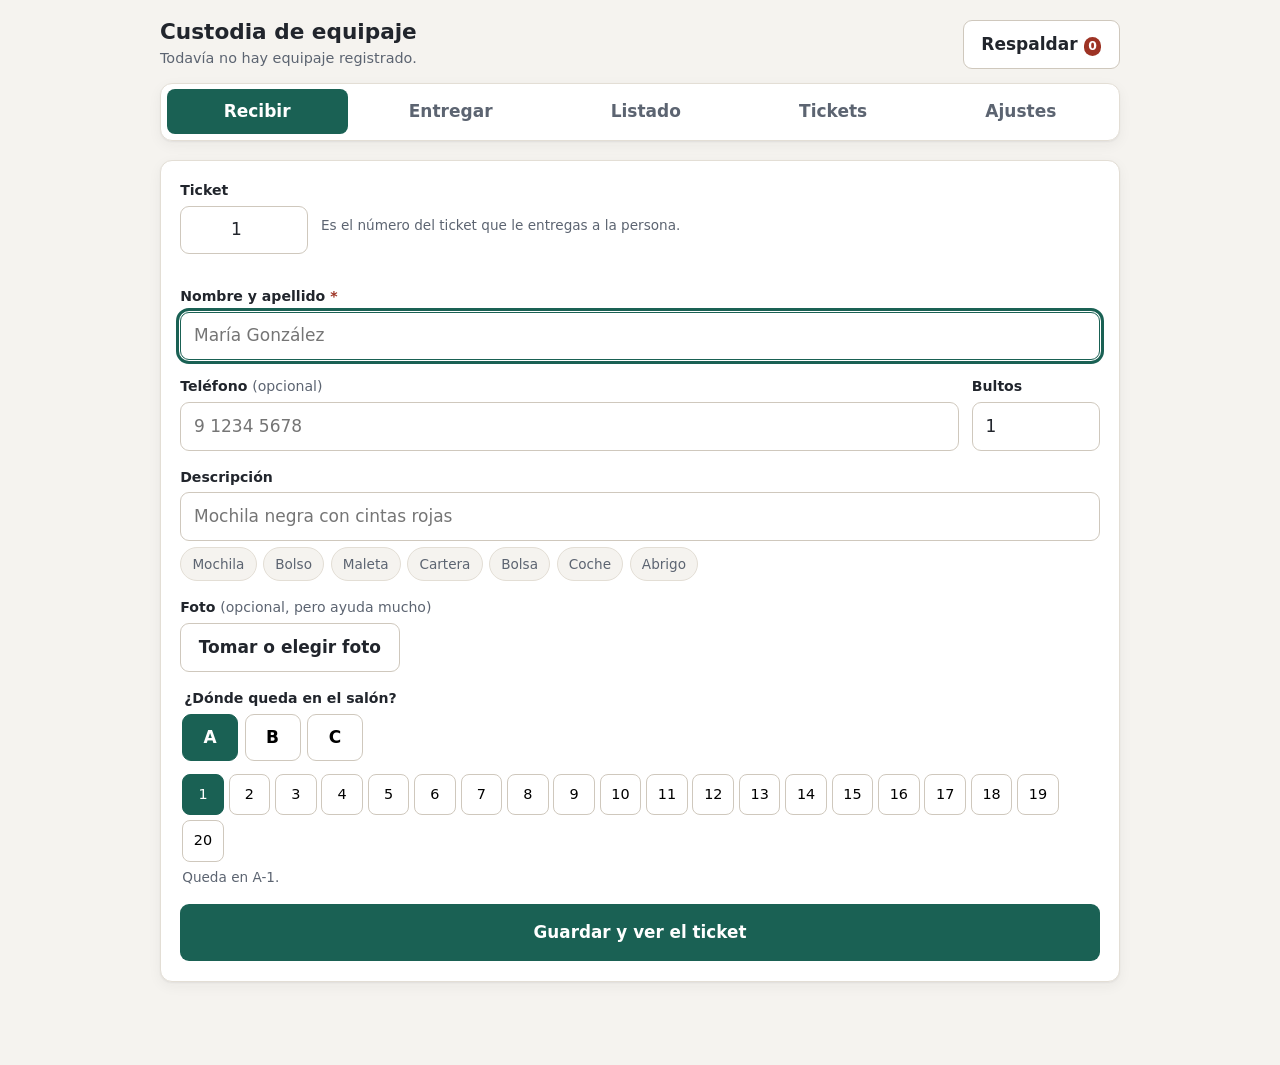
==== custodia.html @ 4419d268 "Custodia de equipaje: aplicación web que funciona sin internet Registro de equipaje para un evento c" ====
<!doctype html>
<html lang="es">
<head>
<meta charset="utf-8">
<meta name="viewport" content="width=device-width, initial-scale=1">
<title>Custodia de equipaje</title>
<meta name="description" content="Registro de equipaje para un evento: tickets con QR, foto del bulto y ubicación en el salón. Funciona sin internet.">
<link rel="icon" href="data:image/svg+xml,<svg xmlns='http://www.w3.org/2000/svg' viewBox='0 0 100 100'><text y='.9em' font-size='88'>🧳</text></svg>">
<style>
/* Custodia de equipaje.
   Pensado para que lo use alguien de pie, apurado y con poca luz:
   letra grande, botones grandes y mucho contraste. */

:root {
  --fondo: #f5f3ef;
  --papel: #ffffff;
  --tinta: #21252c;
  --suave: #5c6471;
  --linea: #e3ded5;
  --acento: #1a6154;
  --acento-suave: #e6f0ed;
  --peligro: #9d3324;
  --peligro-suave: #fbeeeb;
  --ok: #2c7048;
  --ok-suave: #e8f2eb;
  --sombra: 0 1px 2px rgba(33, 37, 44, .06), 0 4px 14px rgba(33, 37, 44, .05);
  --radio: 12px;
}

* { box-sizing: border-box; }

body {
  margin: 0;
  padding: 0 1rem 4rem;
  background: var(--fondo);
  color: var(--tinta);
  font: 17px/1.5 system-ui, -apple-system, "Segoe UI", Roboto, sans-serif;
  -webkit-text-size-adjust: 100%;
}

h1, h2 { line-height: 1.2; margin: 0; }
h1 { font-size: 1.35rem; }
h2 { font-size: 1.1rem; margin-bottom: .6rem; }

.parrafo { margin: 0 0 1rem; color: var(--suave); }

/* ── Cabecera y pestañas ─────────────────────────────────────── */

.cabecera {
  display: flex;
  align-items: center;
  justify-content: space-between;
  gap: 1rem;
  max-width: 60rem;
  margin: 0 auto;
  padding: 1.2rem 0 .8rem;
}

.cabecera__resumen { margin: .2rem 0 0; color: var(--suave); font-size: .9rem; }

.pestanas {
  position: sticky;
  top: 0;
  z-index: 5;
  display: flex;
  gap: .25rem;
  max-width: 60rem;
  margin: 0 auto 1.2rem;
  padding: .35rem;
  overflow-x: auto;
  background: var(--papel);
  border: 1px solid var(--linea);
  border-radius: var(--radio);
  box-shadow: var(--sombra);
}

.pestana {
  flex: 1 0 auto;
  padding: .6rem .9rem;
  border: 0;
  border-radius: 8px;
  background: none;
  color: var(--suave);
  font: inherit;
  font-weight: 600;
  cursor: pointer;
  white-space: nowrap;
}

.pestana[aria-selected="true"] { background: var(--acento); color: #fff; }
.pestana:focus-visible { outline: 3px solid var(--acento); outline-offset: 2px; }

main { max-width: 60rem; margin: 0 auto; }

/* ── Tarjetas y formularios ──────────────────────────────────── */

.tarjeta {
  margin-bottom: 1.2rem;
  padding: 1.2rem;
  background: var(--papel);
  border: 1px solid var(--linea);
  border-radius: var(--radio);
  box-shadow: var(--sombra);
}

.tarjeta--peligro { border-color: #edd3cd; background: var(--peligro-suave); }
.tarjeta--peligro h2 { color: var(--peligro); }

.campo { display: block; margin-bottom: 1rem; border: 0; padding: 0; }
.campo__nombre { display: block; margin-bottom: .3rem; font-size: .88rem; font-weight: 600; }
.campo__opcional { font-weight: 400; color: var(--suave); }
.campo__pista { margin: .35rem 0 0; font-size: .85rem; color: var(--suave); }
.obligatorio { color: var(--peligro); }

input[type="text"], input[type="tel"], input[type="number"], input[type="search"], input[type="file"] {
  width: 100%;
  padding: .65rem .8rem;
  border: 1px solid #cfc8bd;
  border-radius: 9px;
  background: #fff;
  color: inherit;
  font: inherit;
}

input:focus-visible { outline: 3px solid var(--acento); outline-offset: 1px; border-color: var(--acento); }

.fila { display: flex; gap: .8rem; flex-wrap: wrap; align-items: flex-end; }
.fila > .campo { flex: 1 1 12rem; }
.fila > .campo--angosto { flex: 0 0 8rem; }
.fila--numero { align-items: center; margin-bottom: 1rem; }
.fila--numero .campo__pista { flex: 1 1 12rem; margin: 0; }

.numero-grande { font-size: 1.8rem; font-weight: 700; text-align: center; letter-spacing: .04em; }

.atajos { display: flex; flex-wrap: wrap; gap: .4rem; margin: -.6rem 0 1rem; }

.atajo {
  padding: .35rem .7rem;
  border: 1px solid var(--linea);
  border-radius: 999px;
  background: var(--fondo);
  font: inherit;
  font-size: .85rem;
  color: var(--suave);
  cursor: pointer;
}

.atajo:hover { border-color: var(--acento); color: var(--acento); }

/* ── Botones ─────────────────────────────────────────────────── */

.boton {
  padding: .7rem 1.1rem;
  border: 1px solid transparent;
  border-radius: 9px;
  font: inherit;
  font-weight: 600;
  cursor: pointer;
}

.boton--principal { background: var(--acento); color: #fff; }
.boton--suave { background: var(--papel); border-color: #cfc8bd; color: var(--tinta); }
.boton--texto { background: none; color: var(--suave); text-decoration: underline; padding: .4rem .2rem; }
.boton--peligro { background: var(--peligro); color: #fff; }
.boton--ancho { width: 100%; padding: .95rem; font-size: 1.05rem; }
.boton:focus-visible { outline: 3px solid var(--tinta); outline-offset: 2px; }
.boton[disabled] { opacity: .5; cursor: default; }

.botonera { display: flex; flex-wrap: wrap; gap: .6rem; align-items: center; }
.botonera input[type="text"] { width: auto; flex: 0 1 12rem; }

.insignia {
  display: inline-block;
  min-width: 1.4em;
  margin-left: .4rem;
  padding: 0 .35em;
  border-radius: 999px;
  background: var(--peligro);
  color: #fff;
  font-size: .78rem;
  text-align: center;
}

/* ── Aviso de arriba ─────────────────────────────────────────── */

.alerta {
  max-width: 60rem;
  margin: 1rem auto 0;
  padding: .8rem 1rem;
  border-radius: var(--radio);
  background: var(--peligro-suave);
  border: 1px solid #edd3cd;
  color: var(--peligro);
  font-weight: 600;
}

.alerta--ok { background: var(--ok-suave); border-color: #cfe3d6; color: var(--ok); }

/* ── Foto ────────────────────────────────────────────────────── */

.foto { display: flex; flex-wrap: wrap; gap: .6rem; align-items: center; }
.foto__vista { width: 100%; max-width: 15rem; border-radius: 9px; border: 1px solid var(--linea); }

/* ── Zonas y posiciones ──────────────────────────────────────── */

.zonas { display: flex; flex-wrap: wrap; gap: .4rem; margin-bottom: .8rem; }

.zona {
  min-width: 3.5rem;
  padding: .6rem .9rem;
  border: 1px solid #cfc8bd;
  border-radius: 9px;
  background: var(--papel);
  font: inherit;
  font-weight: 600;
  cursor: pointer;
}

.zona[aria-checked="true"] { background: var(--acento); border-color: var(--acento); color: #fff; }

.posiciones { display: flex; flex-wrap: wrap; gap: .3rem; }

.posicion {
  width: 2.6rem;
  height: 2.6rem;
  border: 1px solid #cfc8bd;
  border-radius: 8px;
  background: var(--papel);
  font: inherit;
  font-size: .9rem;
  cursor: pointer;
}

.posicion[aria-checked="true"] { background: var(--acento); border-color: var(--acento); color: #fff; }
.posicion--ocupada { background: #eceae5; color: #a9a49b; border-style: dashed; cursor: not-allowed; }

/* ── Entregar ────────────────────────────────────────────────── */

.busca { font-size: 1.3rem; padding: .8rem 1rem; }
.busca--chica { font-size: 1rem; flex: 1 1 10rem; width: auto; }

.camara { margin-top: .8rem; }
.camara video { width: 100%; max-width: 22rem; border-radius: var(--radio); background: #000; }

.resultados { display: grid; gap: .6rem; margin-bottom: 1.2rem; }

.resultado {
  display: flex;
  gap: .9rem;
  align-items: center;
  width: 100%;
  padding: .8rem 1rem;
  border: 1px solid var(--linea);
  border-radius: var(--radio);
  background: var(--papel);
  box-shadow: var(--sombra);
  font: inherit;
  text-align: left;
  cursor: pointer;
}

.resultado__numero {
  flex: 0 0 3rem;
  font-size: 1.6rem;
  font-weight: 700;
  text-align: center;
  color: var(--acento);
}

.resultado__nombre { font-weight: 600; }
.resultado__detalle { font-size: .85rem; color: var(--suave); }
.resultado--entregado .resultado__numero { color: var(--suave); }

.vacio { padding: 1.2rem; text-align: center; color: var(--suave); }

.ficha { display: grid; gap: 1rem; grid-template-columns: 1fr; }
.ficha__ubicacion { font-size: 2.6rem; font-weight: 700; line-height: 1.1; color: var(--acento); }
.ficha__etiqueta { font-size: .8rem; font-weight: 600; text-transform: uppercase; letter-spacing: .06em; color: var(--suave); }
.ficha__foto { width: 100%; max-width: 16rem; border-radius: var(--radio); border: 1px solid var(--linea); }
.ficha__dato { margin: 0 0 .5rem; }
.ficha__entregado { padding: .8rem 1rem; border-radius: 9px; background: var(--ok-suave); color: var(--ok); font-weight: 600; }

@media (min-width: 40rem) {
  .ficha { grid-template-columns: 1fr auto; align-items: start; }
}

/* ── Listado ─────────────────────────────────────────────────── */

.barra { display: flex; flex-wrap: wrap; gap: .6rem; align-items: center; }
.filtros { display: flex; gap: .25rem; }

.filtro {
  padding: .5rem .8rem;
  border: 1px solid #cfc8bd;
  border-radius: 8px;
  background: var(--papel);
  font: inherit;
  font-size: .9rem;
  cursor: pointer;
}

.filtro--activo { background: var(--acento); border-color: var(--acento); color: #fff; }

.tabla-envoltura { overflow-x: auto; background: var(--papel); border: 1px solid var(--linea); border-radius: var(--radio); box-shadow: var(--sombra); }

table { width: 100%; border-collapse: collapse; font-size: .92rem; }
th, td { padding: .6rem .8rem; text-align: left; border-bottom: 1px solid var(--linea); vertical-align: top; }
th { font-size: .78rem; text-transform: uppercase; letter-spacing: .05em; color: var(--suave); }
tr:last-child td { border-bottom: 0; }
td.num { font-weight: 700; font-size: 1.05rem; }
.estado--entregado { color: var(--ok); font-weight: 600; }
.estado--custodia { color: var(--suave); }

/* ── Tickets ─────────────────────────────────────────────────── */

.vista-previa__nota { color: var(--suave); font-size: .9rem; }
.lamina--muestra { background: var(--papel); border: 1px solid var(--linea); border-radius: var(--radio); padding: 1rem; box-shadow: var(--sombra); }

.ticket {
  display: flex;
  border: 1px dashed #9a948a;
  border-radius: 6px;
  overflow: hidden;
  background: #fff;
}

.ticket__mitad {
  flex: 1;
  display: flex;
  gap: .6rem;
  align-items: center;
  padding: .5rem .6rem;
  min-width: 0;
}

.ticket__mitad + .ticket__mitad { border-left: 1px dashed #9a948a; }
.ticket__qr { flex: 0 0 4.2rem; }
.ticket__qr svg { display: block; width: 100%; height: auto; }
.ticket__texto { min-width: 0; }
.ticket__evento { font-size: .58rem; text-transform: uppercase; letter-spacing: .07em; color: #6b6a66; overflow: hidden; text-overflow: ellipsis; white-space: nowrap; }
.ticket__numero { font-size: 1.7rem; font-weight: 700; line-height: 1; }
.ticket__rol { font-size: .58rem; color: #6b6a66; }

.ticket--solo { max-width: 26rem; margin: 0 auto 1.2rem; }
.ticket--solo .ticket__qr { flex-basis: 5rem; }
.ticket--solo .ticket__numero { font-size: 2.4rem; }

.hoja { font-size: 0; line-height: 0; }
.hoja > .ticket { display: inline-flex; width: 50%; vertical-align: top; }

.comprobante { text-align: center; }
.comprobante__hecho { margin: 0 0 1rem; color: var(--ok); font-weight: 700; font-size: 1.1rem; }
.comprobante__botones { display: flex; flex-wrap: wrap; gap: .6rem; justify-content: center; }

/* ── Impresión ───────────────────────────────────────────────── */

#lamina { display: none; }

@media print {
  @page { margin: 10mm; }

  body { padding: 0; background: #fff; }
  .cabecera, .pestanas, main, .alerta { display: none !important; }

  #lamina { display: block; }
  .hoja > .ticket { border-radius: 0; height: 30mm; }
  .ticket { break-inside: avoid; }
  .ticket--solo { max-width: none; }

  /* Un QR de 22 mm deja cada módulo en unos 0,75 mm. Por debajo de medio
     milímetro las cámaras de los teléfonos empiezan a fallar, así que
     conviene no achicarlo más aunque quepan más tickets por hoja. */
  .ticket__qr { flex: 0 0 22mm; }
  .ticket--solo .ticket__qr { flex-basis: 30mm; }
}

</style>
</head>
<body>

<p id="alerta" class="alerta" role="alert" hidden></p>

<header class="cabecera">
  <div>
    <h1 id="titulo-evento">Custodia de equipaje</h1>
    <p id="resumen" class="cabecera__resumen">Cargando…</p>
  </div>
  <button type="button" id="respaldar" class="boton boton--suave">
    Respaldar<span id="pendientes" class="insignia" hidden></span>
  </button>
</header>

<nav class="pestanas" role="tablist" aria-label="Secciones">
  <button role="tab" class="pestana" data-panel="recibir" aria-selected="true">Recibir</button>
  <button role="tab" class="pestana" data-panel="entregar" aria-selected="false">Entregar</button>
  <button role="tab" class="pestana" data-panel="listado" aria-selected="false">Listado</button>
  <button role="tab" class="pestana" data-panel="tickets" aria-selected="false">Tickets</button>
  <button role="tab" class="pestana" data-panel="ajustes" aria-selected="false">Ajustes</button>
</nav>

<main>

<!-- ══════════════════════════ RECIBIR ══════════════════════════ -->
<section id="panel-recibir" class="panel" role="tabpanel" aria-label="Recibir">

  <form id="forma-recibir" class="tarjeta" autocomplete="off">
    <div class="fila fila--numero">
      <label class="campo campo--angosto">
        <span class="campo__nombre">Ticket</span>
        <input type="number" id="r-numero" class="numero-grande" min="1" max="999" required>
      </label>
      <p class="campo__pista">Es el número del ticket que le entregas a la persona.</p>
    </div>

    <label class="campo">
      <span class="campo__nombre">Nombre y apellido <b class="obligatorio">*</b></span>
      <input type="text" id="r-nombre" required autocapitalize="words" placeholder="María González">
    </label>

    <div class="fila">
      <label class="campo">
        <span class="campo__nombre">Teléfono <span class="campo__opcional">(opcional)</span></span>
        <input type="tel" id="r-telefono" inputmode="tel" placeholder="9 1234 5678">
      </label>
      <label class="campo campo--angosto">
        <span class="campo__nombre">Bultos</span>
        <input type="number" id="r-bultos" min="1" max="20" value="1" required>
      </label>
    </div>

    <label class="campo">
      <span class="campo__nombre">Descripción</span>
      <input type="text" id="r-descripcion" placeholder="Mochila negra con cintas rojas">
    </label>
    <div class="atajos" id="r-atajos"></div>

    <div class="campo">
      <span class="campo__nombre">Foto <span class="campo__opcional">(opcional, pero ayuda mucho)</span></span>
      <div class="foto">
        <input type="file" id="r-foto" accept="image/*" capture="environment" hidden>
        <button type="button" class="boton boton--suave" id="r-foto-boton">Tomar o elegir foto</button>
        <button type="button" class="boton boton--texto" id="r-foto-quitar" hidden>Quitar</button>
        <img id="r-foto-vista" class="foto__vista" alt="" hidden>
      </div>
    </div>

    <fieldset class="campo">
      <legend class="campo__nombre">¿Dónde queda en el salón?</legend>
      <div class="zonas" id="r-zonas" role="radiogroup" aria-label="Zona"></div>
      <div class="posiciones" id="r-posiciones" aria-label="Posición"></div>
      <p class="campo__pista" id="r-ubicacion-elegida">—</p>
    </fieldset>

    <button type="submit" class="boton boton--principal boton--ancho">Guardar y ver el ticket</button>
  </form>

  <div id="comprobante" class="tarjeta comprobante" hidden>
    <p class="comprobante__hecho">Equipaje recibido</p>
    <div id="comprobante-ticket" class="ticket ticket--solo"></div>
    <div class="comprobante__botones">
      <button type="button" class="boton boton--principal" id="imprimir-comprobante">Imprimir este ticket</button>
      <button type="button" class="boton boton--suave" id="recibir-otro">Recibir otro</button>
    </div>
  </div>

</section>

<!-- ══════════════════════════ ENTREGAR ══════════════════════════ -->
<section id="panel-entregar" class="panel" role="tabpanel" aria-label="Entregar" hidden>

  <div class="tarjeta">
    <label class="campo">
      <span class="campo__nombre">Escanea el QR, o escribe el número o el nombre</span>
      <input type="search" id="e-busca" class="busca" placeholder="07  ·  María" autocomplete="off">
    </label>
    <button type="button" class="boton boton--suave" id="e-escanear" hidden>Escanear con la cámara</button>
    <div id="e-camara" class="camara" hidden>
      <video id="e-video" playsinline muted></video>
      <button type="button" class="boton boton--texto" id="e-cerrar-camara">Cerrar la cámara</button>
    </div>
  </div>

  <div id="e-resultados" class="resultados"></div>
  <div id="e-ficha"></div>

</section>

<!-- ══════════════════════════ LISTADO ══════════════════════════ -->
<section id="panel-listado" class="panel" role="tabpanel" aria-label="Listado" hidden>

  <div class="tarjeta barra">
    <div class="filtros" id="l-filtros" role="radiogroup" aria-label="Filtrar">
      <button type="button" class="filtro filtro--activo" data-filtro="custodia">En custodia</button>
      <button type="button" class="filtro" data-filtro="entregados">Entregados</button>
      <button type="button" class="filtro" data-filtro="todos">Todos</button>
    </div>
    <input type="search" id="l-busca" class="busca busca--chica" placeholder="Buscar…" autocomplete="off">
    <button type="button" class="boton boton--suave" id="l-csv">Descargar planilla</button>
  </div>

  <div id="l-tabla" class="tabla-envoltura"></div>

</section>

<!-- ══════════════════════════ TICKETS ══════════════════════════ -->
<section id="panel-tickets" class="panel" role="tabpanel" aria-label="Tickets" hidden>

  <div class="tarjeta">
    <h2>Imprimir los tickets antes del evento</h2>
    <p class="parrafo">
      Cada ticket sale en dos mitades con el mismo número: una se pega o se amarra
      al equipaje y la otra se la queda la persona. Imprímelos antes y córtalos por
      la línea del medio; así el día del evento no dependes de una impresora.
    </p>
    <div class="fila">
      <label class="campo campo--angosto">
        <span class="campo__nombre">Desde</span>
        <input type="number" id="t-desde" min="1" max="999" value="1">
      </label>
      <label class="campo campo--angosto">
        <span class="campo__nombre">Hasta</span>
        <input type="number" id="t-hasta" min="1" max="999" value="60">
      </label>
    </div>
    <div class="botonera">
      <button type="button" class="boton boton--principal" id="t-generar">Preparar la lámina</button>
      <button type="button" class="boton boton--suave" id="t-imprimir" hidden>Imprimir</button>
    </div>
  </div>

  <div id="t-vista" class="vista-previa" hidden>
    <p class="vista-previa__nota">Así se van a ver. Entran 16 por hoja tamaño carta.</p>
    <div id="t-muestra" class="lamina lamina--muestra"></div>
  </div>

</section>

<!-- ══════════════════════════ AJUSTES ══════════════════════════ -->
<section id="panel-ajustes" class="panel" role="tabpanel" aria-label="Ajustes" hidden>

  <form id="forma-ajustes" class="tarjeta" autocomplete="off">
    <h2>El evento</h2>
    <label class="campo">
      <span class="campo__nombre">Nombre</span>
      <input type="text" id="a-evento" placeholder="Custodia de equipaje">
    </label>
    <label class="campo">
      <span class="campo__nombre">Zonas del salón</span>
      <input type="text" id="a-zonas" placeholder="A, B, C">
      <span class="campo__pista">Separadas por coma. Ponles el nombre que de verdad usen: «Entrada», «Altar», «Cocina».</span>
    </label>
    <label class="campo campo--angosto">
      <span class="campo__nombre">Posiciones por zona</span>
      <input type="number" id="a-posiciones" min="1" max="99" value="20">
    </label>
    <button type="submit" class="boton boton--principal">Guardar</button>
  </form>

  <div class="tarjeta">
    <h2>Respaldo</h2>
    <p class="parrafo">
      Todo queda guardado dentro de este navegador, en este equipo. No viaja a
      ninguna parte. Eso también quiere decir que si se borra el navegador o se
      pierde el equipo, se pierden los datos: descarga un respaldo de vez en cuando.
    </p>
    <p class="parrafo" id="a-espacio"></p>
    <div class="botonera">
      <button type="button" class="boton boton--principal" id="a-exportar">Descargar respaldo</button>
      <input type="file" id="a-importar" accept="application/json,.json" hidden>
      <button type="button" class="boton boton--suave" id="a-importar-boton">Cargar un respaldo</button>
    </div>
  </div>

  <div class="tarjeta tarjeta--peligro">
    <h2>Borrar todo</h2>
    <p class="parrafo">
      Borra los registros y deja la aplicación como recién abierta. No se puede deshacer.
    </p>
    <div class="botonera">
      <input type="text" id="a-confirmar" placeholder="Escribe BORRAR" autocomplete="off" aria-label="Escribe BORRAR para confirmar">
      <button type="button" class="boton boton--peligro" id="a-borrar">Borrar todo</button>
    </div>
  </div>

</section>

</main>

<!-- Solo para imprimir -->
<div id="lamina" class="lamina" aria-hidden="true"></div>

<script>
/* Generador de códigos QR.
 *
 * Versiones 1 a 3, modo byte, nivel de corrección de errores M (recupera ~15%).
 * Alcanza 42 caracteres: de sobra para el número de un ticket.
 *
 * Está escrito a mano y sin dependencias a propósito: la aplicación tiene que
 * funcionar sin internet, así que no puede cargar ninguna librería externa.
 */
const QR = (() => {
  'use strict';

  /* --- Aritmética en el campo de Galois GF(256), polinomio 0x11D --- */

  const EXP = new Uint8Array(512);
  const LOG = new Uint8Array(256);

  (function tablas() {
    let x = 1;
    for (let i = 0; i < 255; i++) {
      EXP[i] = x;
      LOG[x] = i;
      x = (x << 1) ^ (x & 0x80 ? 0x11d : 0);
    }
    for (let i = 255; i < 512; i++) EXP[i] = EXP[i - 255];
  })();

  const mul = (a, b) => (a === 0 || b === 0 ? 0 : EXP[LOG[a] + LOG[b]]);

  /* --- Reed-Solomon --- */

  // Polinomio generador de grado n: el producto de (x - α^i) para i de 0 a n-1.
  function generador(n) {
    let g = [1];
    for (let i = 0; i < n; i++) {
      const r = new Array(g.length + 1).fill(0);
      for (let j = 0; j < g.length; j++) {
        r[j] ^= g[j];
        r[j + 1] ^= mul(g[j], EXP[i]);
      }
      g = r;
    }
    return g;
  }

  // Los n bytes de corrección: el resto de dividir los datos por el generador.
  function correccion(datos, n) {
    const g = generador(n);
    const r = datos.concat(new Array(n).fill(0));
    for (let i = 0; i < datos.length; i++) {
      const c = r[i];
      if (c === 0) continue;
      for (let j = 1; j < g.length; j++) r[i + j] ^= mul(g[j], c);
    }
    return r.slice(datos.length);
  }

  /* --- Versiones (todas de un solo bloque, por eso no hay que intercalar) --- */

  const VERSIONES = [
    { tamano: 21, datos: 16, ec: 10, alineacion: [] },
    { tamano: 25, datos: 28, ec: 16, alineacion: [6, 18] },
    { tamano: 29, datos: 44, ec: 26, alineacion: [6, 22] },
  ];

  // Cabecera del modo byte: 4 bits de modo + 8 bits de largo.
  const CABECERA = 12;

  /* --- Los datos, convertidos a palabras de 8 bits --- */

  function palabras(bytes, cfg) {
    const buf = [];
    const push = (valor, largo) => {
      for (let i = largo - 1; i >= 0; i--) buf.push((valor >> i) & 1);
    };

    push(0b0100, 4); // modo byte
    push(bytes.length, 8); // indicador de cantidad (versiones 1 a 9)
    bytes.forEach((b) => push(b, 8));

    const capacidad = cfg.datos * 8;
    for (let i = 0; i < 4 && buf.length < capacidad; i++) buf.push(0); // terminador
    while (buf.length % 8) buf.push(0);

    const salida = [];
    for (let i = 0; i < buf.length; i += 8) {
      let v = 0;
      for (let j = 0; j < 8; j++) v = (v << 1) | buf[i + j];
      salida.push(v);
    }

    const relleno = [0xec, 0x11];
    for (let i = 0; salida.length < cfg.datos; i++) salida.push(relleno[i % 2]);
    return salida;
  }

  /* --- La cuadrícula --- */

  // Devuelve la cuadrícula con los patrones fijos puestos y un mapa que marca
  // qué celdas son fijas, para que ni los datos ni la máscara las toquen.
  function cuadricula(cfg, flujo) {
    const n = cfg.tamano;
    const m = Array.from({ length: n }, () => new Array(n).fill(0));
    const fijo = Array.from({ length: n }, () => new Array(n).fill(false));
    const poner = (f, c, v) => {
      m[f][c] = v;
      fijo[f][c] = true;
    };

    // Patrones de localización (las tres esquinas) con su separador.
    for (const [f0, c0] of [[0, 0], [0, n - 7], [n - 7, 0]]) {
      for (let f = -1; f <= 7; f++) {
        for (let c = -1; c <= 7; c++) {
          const ff = f0 + f;
          const cc = c0 + c;
          if (ff < 0 || ff >= n || cc < 0 || cc >= n) continue;
          const marco =
            (f >= 0 && f <= 6 && (c === 0 || c === 6)) ||
            (c >= 0 && c <= 6 && (f === 0 || f === 6));
          const centro = f >= 2 && f <= 4 && c >= 2 && c <= 4;
          poner(ff, cc, marco || centro ? 1 : 0);
        }
      }
    }

    // Patrones de sincronismo: la fila y la columna 6.
    for (let i = 8; i < n - 8; i++) {
      poner(6, i, i % 2 === 0 ? 1 : 0);
      poner(i, 6, i % 2 === 0 ? 1 : 0);
    }

    // Patrones de alineación, salvo los que chocarían con las esquinas.
    for (const f0 of cfg.alineacion) {
      for (const c0 of cfg.alineacion) {
        const esquina =
          (f0 <= 8 && c0 <= 8) || (f0 <= 8 && c0 >= n - 9) || (f0 >= n - 9 && c0 <= 8);
        if (esquina) continue;
        for (let f = -2; f <= 2; f++) {
          for (let c = -2; c <= 2; c++) {
            poner(f0 + f, c0 + c, Math.max(Math.abs(f), Math.abs(c)) === 1 ? 0 : 1);
          }
        }
      }
    }

    // Reserva del espacio del formato, incluido el módulo oscuro obligatorio.
    // Va en blanco a propósito: forma parte del formato, así que no debe
    // influir en el puntaje con que se elige la máscara.
    poner(n - 8, 8, 0);
    for (let i = 0; i <= 8; i++) {
      if (!fijo[8][i]) poner(8, i, 0);
      if (!fijo[i][8]) poner(i, 8, 0);
    }
    for (let i = 0; i < 8; i++) {
      if (!fijo[8][n - 1 - i]) poner(8, n - 1 - i, 0);
      if (!fijo[n - 1 - i][8]) poner(n - 1 - i, 8, 0);
    }

    // Los datos se escriben en zigzag, de a dos columnas, desde abajo a la derecha.
    let bit = 0;
    let subiendo = true;
    for (let col = n - 1; col > 0; col -= 2) {
      if (col === 6) col--; // la columna de sincronismo no cuenta
      for (let k = 0; k < n; k++) {
        const fila = subiendo ? n - 1 - k : k;
        for (const c of [col, col - 1]) {
          if (fijo[fila][c]) continue;
          m[fila][c] = bit < flujo.length ? flujo[bit] : 0;
          bit++;
        }
      }
      subiendo = !subiendo;
    }

    return { m, fijo };
  }

  /* --- Máscaras y formato --- */

  const MASCARAS = [
    (f, c) => (f + c) % 2 === 0,
    (f) => f % 2 === 0,
    (f, c) => c % 3 === 0,
    (f, c) => (f + c) % 3 === 0,
    (f, c) => (Math.floor(f / 2) + Math.floor(c / 3)) % 2 === 0,
    (f, c) => ((f * c) % 2) + ((f * c) % 3) === 0,
    (f, c) => (((f * c) % 2) + ((f * c) % 3)) % 2 === 0,
    (f, c) => (((f + c) % 2) + ((f * c) % 3)) % 2 === 0,
  ];

  // 15 bits: 5 de datos (nivel + máscara) y 10 de BCH, todo con una máscara fija.
  function formato(mascara) {
    const datos = (0b00 << 3) | mascara; // 00 = nivel M
    let v = datos << 10;
    for (let i = 4; i >= 0; i--) if (v & (1 << (i + 10))) v ^= 0x537 << i;
    return ((datos << 10) | v) ^ 0x5412;
  }

  function ponerFormato(m, mascara) {
    const n = m.length;
    const f = formato(mascara);
    const bit = (i) => (f >> i) & 1;

    // Primera copia, repartida alrededor de la esquina superior izquierda.
    for (let i = 0; i <= 5; i++) m[8][i] = bit(14 - i);
    m[8][7] = bit(8);
    m[8][8] = bit(7);
    m[7][8] = bit(6);
    for (let i = 0; i <= 5; i++) m[i][8] = bit(i);

    // Segunda copia, repartida entre las otras dos esquinas.
    for (let i = 0; i <= 6; i++) m[n - 1 - i][8] = bit(14 - i);
    for (let j = 0; j <= 7; j++) m[8][n - 8 + j] = bit(7 - j);

    m[n - 8][8] = 1;
  }

  /* --- Puntaje: se elige la máscara que deja el dibujo más fácil de leer --- */

  // La proporción 1:1:3:1:1 del patrón de localización. Penaliza si aparece
  // suelta en el dibujo, porque un lector la puede confundir con una esquina.
  const CASI_LOCALIZACION = [1, 0, 1, 1, 1, 0, 1];

  function puntaje(m) {
    const n = m.length;
    let p = 0;

    // Regla 1: series de cinco o más módulos del mismo color.
    for (let i = 0; i < n; i++) {
      for (const leer of [(k) => m[i][k], (k) => m[k][i]]) {
        let serie = 1;
        for (let k = 1; k < n; k++) {
          if (leer(k) === leer(k - 1)) {
            serie++;
          } else {
            if (serie >= 5) p += serie - 2;
            serie = 1;
          }
        }
        if (serie >= 5) p += serie - 2;
      }
    }

    // Regla 2: bloques de 2x2 del mismo color.
    for (let f = 0; f < n - 1; f++) {
      for (let c = 0; c < n - 1; c++) {
        const v = m[f][c];
        if (v === m[f][c + 1] && v === m[f + 1][c] && v === m[f + 1][c + 1]) p += 3;
      }
    }

    // Regla 3: la proporción 1:1:3:1:1 con una zona clara de cuatro módulos a
    // alguno de los dos lados. Contra el borde del símbolo también cuenta,
    // porque ahí la zona clara la pone el margen blanco.
    const claro = (leer, desde, hasta) => {
      for (let k = Math.max(desde, 0); k < Math.min(hasta, n); k++) if (leer(k)) return false;
      return true;
    };
    for (let i = 0; i < n; i++) {
      for (const leer of [(k) => m[i][k], (k) => m[k][i]]) {
        let k = 0;
        while (k + 7 <= n) {
          let igual = true;
          for (let j = 0; j < 7 && igual; j++) if (leer(k + j) !== CASI_LOCALIZACION[j]) igual = false;
          if (!igual) {
            k++;
          } else if (k === 0 || k === n - 7 || claro(leer, k - 4, k) || claro(leer, k + 7, k + 11)) {
            p += 40;
            k += 7;
          } else {
            // Sin zona clara suficiente: el siguiente calce posible empieza
            // dentro de los tres módulos oscuros del centro.
            k += 4;
          }
        }
      }
    }

    // Regla 4: cuánto se aleja del 50% de módulos oscuros.
    let oscuros = 0;
    for (let f = 0; f < n; f++) for (let c = 0; c < n; c++) oscuros += m[f][c];
    p += Math.floor(Math.abs((oscuros * 100) / (n * n) - 50) / 5) * 10;

    return p;
  }

  /* --- Interfaz pública --- */

  // Devuelve la cuadrícula del QR: un arreglo de filas de 0 y 1.
  function generar(texto) {
    const bytes = Array.from(new TextEncoder().encode(String(texto)));
    const cfg = VERSIONES.find((v) => CABECERA + bytes.length * 8 <= v.datos * 8);
    if (!cfg) throw new Error('El texto no cabe en el QR: el máximo son 42 caracteres.');

    const datos = palabras(bytes, cfg);
    const flujo = [];
    datos.concat(correccion(datos, cfg.ec)).forEach((v) => {
      for (let i = 7; i >= 0; i--) flujo.push((v >> i) & 1);
    });

    const base = cuadricula(cfg, flujo);
    let mejor = null;
    let mejorMascara = 0;
    let mejorPuntaje = Infinity;

    // La norma es explícita: la máscara se evalúa sobre el dibujo sin la
    // información de formato, y recién después se escribe la del ganador.
    for (let k = 0; k < 8; k++) {
      const m = base.m.map((fila) => fila.slice());
      for (let f = 0; f < m.length; f++) {
        for (let c = 0; c < m.length; c++) {
          if (!base.fijo[f][c] && MASCARAS[k](f, c)) m[f][c] ^= 1;
        }
      }
      const p = puntaje(m);
      if (p < mejorPuntaje) {
        mejorPuntaje = p;
        mejorMascara = k;
        mejor = m;
      }
    }

    ponerFormato(mejor, mejorMascara);
    return mejor;
  }

  // Devuelve el QR como SVG, listo para meter en el HTML o imprimir.
  // El borde blanco de 4 módulos no es decorativo: sin él los lectores fallan.
  function svg(texto, borde = 4) {
    const m = generar(texto);
    const n = m.length;
    const total = n + borde * 2;
    let trazo = '';

    for (let f = 0; f < n; f++) {
      for (let c = 0; c < n; c++) {
        if (m[f][c]) trazo += `M${c + borde} ${f + borde}h1v1h-1z`;
      }
    }

    return (
      `<svg xmlns="http://www.w3.org/2000/svg" viewBox="0 0 ${total} ${total}" ` +
      `shape-rendering="crispEdges" role="img" aria-label="Código QR ${texto}">` +
      `<rect width="${total}" height="${total}" fill="#fff"/>` +
      `<path d="${trazo}" fill="#000"/></svg>`
    );
  }

  return { generar, svg };
})();

if (typeof module !== 'undefined' && module.exports) module.exports = QR;

</script>
<script>
/* Custodia de equipaje — toda la lógica de la aplicación.
   Sin dependencias ni servidor: se abre y funciona, con o sin internet. */

(() => {
  'use strict';

  const AJUSTES_INICIALES = {
    evento: 'Custodia de equipaje',
    zonas: ['A', 'B', 'C'],
    posiciones: 20,
  };

  const ATAJOS = ['Mochila', 'Bolso', 'Maleta', 'Cartera', 'Bolsa', 'Coche', 'Abrigo'];

  const estado = {
    ajustes: { ...AJUSTES_INICIALES },
    registros: [],
    respaldadoEn: 0, // cuántos cambios llevaba el registro en el último respaldo
    cambios: 0,
  };

  const $ = (sel) => document.querySelector(sel);
  const $$ = (sel) => Array.from(document.querySelectorAll(sel));

  /* ══════════════════════════ Guardado ══════════════════════════
     Primero se intenta IndexedDB, que no tiene un tope incómodo. Algunos
     navegadores no la permiten cuando la página se abre directamente desde
     el disco; ahí se cae a localStorage, que aguanta unos 5 MB, y por eso las
     fotos se achican más en ese modo. Si tampoco hay, todo queda en memoria
     y se avisa en pantalla, porque así sí se pierde al recargar. */

  const Almacen = {
    modo: 'memoria',
    bd: null,

    async iniciar() {
      try {
        this.bd = await this.abrirIDB();
        this.modo = 'indexeddb';
        return;
      } catch (_) {
        /* sigue con el plan B */
      }
      try {
        localStorage.setItem('custodia:prueba', '1');
        localStorage.removeItem('custodia:prueba');
        this.modo = 'localstorage';
      } catch (_) {
        this.modo = 'memoria';
      }
    },

    abrirIDB() {
      return new Promise((resolver, rechazar) => {
        let solicitud;
        try {
          solicitud = indexedDB.open('custodia', 1);
        } catch (error) {
          return rechazar(error);
        }
        solicitud.onupgradeneeded = () => {
          const bd = solicitud.result;
          if (!bd.objectStoreNames.contains('estado')) bd.createObjectStore('estado');
        };
        solicitud.onsuccess = () => resolver(solicitud.result);
        solicitud.onerror = () => rechazar(solicitud.error);
        solicitud.onblocked = () => rechazar(new Error('base bloqueada'));
      });
    },

    async leer() {
      if (this.modo === 'indexeddb') {
        return new Promise((resolver, rechazar) => {
          const t = this.bd.transaction('estado', 'readonly').objectStore('estado').get('todo');
          t.onsuccess = () => resolver(t.result || null);
          t.onerror = () => rechazar(t.error);
        });
      }
      if (this.modo === 'localstorage') {
        const crudo = localStorage.getItem('custodia:estado');
        return crudo ? JSON.parse(crudo) : null;
      }
      return null;
    },

    async escribir(datos) {
      if (this.modo === 'indexeddb') {
        return new Promise((resolver, rechazar) => {
          const t = this.bd.transaction('estado', 'readwrite').objectStore('estado').put(datos, 'todo');
          t.onsuccess = () => resolver();
          t.onerror = () => rechazar(t.error);
        });
      }
      if (this.modo === 'localstorage') {
        localStorage.setItem('custodia:estado', JSON.stringify(datos));
      }
    },

    async borrar() {
      if (this.modo === 'indexeddb') {
        return new Promise((resolver) => {
          const t = this.bd.transaction('estado', 'readwrite').objectStore('estado').delete('todo');
          t.onsuccess = t.onerror = () => resolver();
        });
      }
      if (this.modo === 'localstorage') localStorage.removeItem('custodia:estado');
    },
  };

  async function guardar() {
    const datos = {
      ajustes: estado.ajustes,
      registros: estado.registros,
      respaldadoEn: estado.respaldadoEn,
      cambios: estado.cambios,
    };
    try {
      await Almacen.escribir(datos);
    } catch (error) {
      const lleno = /quota|exceeded/i.test(String(error && error.name) + String(error && error.message));
      avisar(
        lleno
          ? 'No queda espacio para guardar. Descarga un respaldo y saca fotos de los registros ya entregados.'
          : 'No se pudo guardar el último cambio. Descarga un respaldo por si acaso.',
        false
      );
      throw error;
    }
  }

  /* ══════════════════════════ Utilidades ══════════════════════════ */

  const escapar = (texto) =>
    String(texto == null ? '' : texto).replace(/[&<>"']/g, (c) =>
      ({ '&': '&amp;', '<': '&lt;', '>': '&gt;', '"': '&quot;', "'": '&#39;' }[c])
    );

  const normalizar = (texto) =>
    String(texto || '')
      .normalize('NFD')
      .replace(/[\u0300-\u036f]/g, '') // saca las tildes: «Muñoz» encuentra a «munoz»
      .toLowerCase()
      .trim();

  const codigo = (numero) => String(numero).padStart(2, '0');

  const hora = (iso) =>
    iso ? new Date(iso).toLocaleTimeString('es-CL', { hour: '2-digit', minute: '2-digit' }) : '';

  const fechaHora = (iso) => (iso ? new Date(iso).toLocaleString('es-CL') : '');

  const ubicacionDe = (r) => (r.zona ? `${r.zona}-${r.posicion}` : 'sin ubicación');

  function avisar(mensaje, bien = true) {
    const caja = $('#alerta');
    caja.textContent = mensaje;
    caja.className = 'alerta' + (bien ? ' alerta--ok' : '');
    caja.hidden = false;
    clearTimeout(avisar.reloj);
    avisar.reloj = setTimeout(() => {
      caja.hidden = true;
    }, bien ? 3500 : 9000);
  }

  function descargar(nombre, contenido, tipo) {
    const enlace = document.createElement('a');
    enlace.href = URL.createObjectURL(new Blob([contenido], { type: tipo }));
    enlace.download = nombre;
    document.body.appendChild(enlace);
    enlace.click();
    enlace.remove();
    setTimeout(() => URL.revokeObjectURL(enlace.href), 1000);
  }

  const enCustodia = () => estado.registros.filter((r) => !r.entrega);
  const buscarRegistro = (numero) => estado.registros.find((r) => r.numero === numero);

  function siguienteNumero() {
    let n = 1;
    while (buscarRegistro(n)) n++;
    return n;
  }

  function ocupadas(zona) {
    return new Set(enCustodia().filter((r) => r.zona === zona).map((r) => r.posicion));
  }

  function primeraLibre(zona) {
    const usadas = ocupadas(zona);
    for (let i = 1; i <= estado.ajustes.posiciones; i++) if (!usadas.has(i)) return i;
    return null;
  }

  /* ══════════════════════════ Tickets ══════════════════════════ */

  function ticketHTML(numero, extra = '') {
    const cod = codigo(numero);
    const qr = QR.svg(cod);
    const evento = escapar(estado.ajustes.evento);
    const mitad = (rol) => `
      <div class="ticket__mitad">
        <div class="ticket__qr">${qr}</div>
        <div class="ticket__texto">
          <div class="ticket__evento">${evento}</div>
          <div class="ticket__numero">${cod}</div>
          <div class="ticket__rol">${rol}</div>
        </div>
      </div>`;
    return `<div class="ticket ${extra}">${mitad('pegar al equipaje')}${mitad('para la persona')}</div>`;
  }

  function imprimir(html) {
    $('#lamina').innerHTML = html;
    window.print();
  }

  /* ══════════════════════════ Pestañas ══════════════════════════ */

  function mostrarPanel(nombre) {
    $$('.pestana').forEach((b) => b.setAttribute('aria-selected', String(b.dataset.panel === nombre)));
    $$('.panel').forEach((p) => {
      p.hidden = p.id !== `panel-${nombre}`;
    });
    if (nombre === 'entregar') {
      $('#e-busca').focus();
      $('#e-busca').select();
    }
    if (nombre === 'listado') pintarListado();
    if (nombre === 'ajustes') pintarAjustes();
  }

  /* ══════════════════════════ Recibir ══════════════════════════ */

  const recibir = {
    foto: null,
    zona: null,
    posicion: null,
    ultimo: null, // el ticket recién emitido, para poder reimprimirlo
  };

  function pintarZonas() {
    const caja = $('#r-zonas');
    caja.innerHTML = estado.ajustes.zonas
      .map(
        (z) =>
          `<button type="button" class="zona" role="radio" data-zona="${escapar(z)}" ` +
          `aria-checked="${z === recibir.zona}">${escapar(z)}</button>`
      )
      .join('');
    pintarPosiciones();
  }

  function pintarPosiciones() {
    const caja = $('#r-posiciones');
    if (!recibir.zona) {
      caja.innerHTML = '';
      $('#r-ubicacion-elegida').textContent = 'Elige una zona.';
      return;
    }
    const usadas = ocupadas(recibir.zona);
    let html = '';
    for (let i = 1; i <= estado.ajustes.posiciones; i++) {
      const ocupada = usadas.has(i);
      html +=
        `<button type="button" class="posicion${ocupada ? ' posicion--ocupada' : ''}" role="radio" ` +
        `data-posicion="${i}" aria-checked="${recibir.posicion === i}" ` +
        `${ocupada ? 'disabled aria-label="Posición ' + i + ', ocupada"' : ''}>${i}</button>`;
    }
    caja.innerHTML = html;
    $('#r-ubicacion-elegida').textContent = recibir.posicion
      ? `Queda en ${recibir.zona}-${recibir.posicion}.`
      : 'Elige una posición.';
  }

  function prepararRecibir() {
    recibir.foto = null;
    recibir.posicion = null;
    $('#forma-recibir').reset();
    $('#r-numero').value = siguienteNumero();
    $('#r-bultos').value = 1;
    $('#r-foto-vista').hidden = true;
    $('#r-foto-vista').removeAttribute('src');
    $('#r-foto-quitar').hidden = true;
    if (!recibir.zona || !estado.ajustes.zonas.includes(recibir.zona)) {
      recibir.zona = estado.ajustes.zonas[0] || null;
    }
    recibir.posicion = recibir.zona ? primeraLibre(recibir.zona) : null;
    pintarZonas();
    $('#comprobante').hidden = true;
    $('#forma-recibir').hidden = false;
    $('#r-nombre').focus();
  }

  // Las fotos se achican bastante a propósito. Sirven para reconocer un bulto,
  // no para ampliarlas, y con localStorage el espacio se acaba rápido.
  function comprimirFoto(archivo) {
    const lado = Almacen.modo === 'localstorage' ? 560 : 900;
    const calidad = Almacen.modo === 'localstorage' ? 0.55 : 0.72;
    return new Promise((resolver, rechazar) => {
      const lector = new FileReader();
      lector.onerror = () => rechazar(new Error('No se pudo leer la foto.'));
      lector.onload = () => {
        const img = new Image();
        img.onerror = () => rechazar(new Error('No se pudo abrir la foto.'));
        img.onload = () => {
          const escala = Math.min(1, lado / Math.max(img.width, img.height));
          const lienzo = document.createElement('canvas');
          lienzo.width = Math.max(1, Math.round(img.width * escala));
          lienzo.height = Math.max(1, Math.round(img.height * escala));
          lienzo.getContext('2d').drawImage(img, 0, 0, lienzo.width, lienzo.height);
          resolver(lienzo.toDataURL('image/jpeg', calidad));
        };
        img.src = lector.result;
      };
      lector.readAsDataURL(archivo);
    });
  }

  async function guardarRecibido(evento) {
    evento.preventDefault();

    const numero = Number($('#r-numero').value);
    const nombre = $('#r-nombre').value.trim();

    if (!nombre) return avisar('Falta el nombre.', false);
    if (!numero || numero < 1) return avisar('El número de ticket no es válido.', false);
    if (buscarRegistro(numero)) {
      return avisar(`El ticket ${codigo(numero)} ya está usado. Prueba con otro número.`, false);
    }
    if (!recibir.zona || !recibir.posicion) return avisar('Falta indicar dónde queda el equipaje.', false);

    estado.registros.push({
      numero,
      nombre,
      telefono: $('#r-telefono').value.trim(),
      bultos: Math.max(1, Number($('#r-bultos').value) || 1),
      descripcion: $('#r-descripcion').value.trim(),
      foto: recibir.foto,
      zona: recibir.zona,
      posicion: recibir.posicion,
      ingreso: new Date().toISOString(),
      entrega: null,
    });
    estado.cambios++;

    try {
      await guardar();
    } catch (_) {
      estado.registros.pop();
      estado.cambios--;
      return;
    }

    recibir.ultimo = numero;
    $('#comprobante-ticket').innerHTML = ticketHTML(numero, 'ticket--solo');
    $('#forma-recibir').hidden = true;
    $('#comprobante').hidden = false;
    $('#recibir-otro').focus();
    actualizarResumen();
  }

  /* ══════════════════════════ Entregar ══════════════════════════ */

  let elegido = null;

  function coincide(registro, consulta) {
    if (!consulta) return false;
    if (/^\d+$/.test(consulta)) {
      if (registro.numero === Number(consulta)) return true;
      // Con tres dígitos o más ya vale la pena buscar por teléfono; con uno o
      // dos calzaría con medio mundo.
      const telefono = String(registro.telefono || '').replace(/\D/g, '');
      return consulta.length >= 3 && telefono.includes(consulta);
    }
    return (
      normalizar(registro.nombre).includes(consulta) ||
      normalizar(registro.descripcion).includes(consulta) ||
      normalizar(ubicacionDe(registro)).includes(consulta)
    );
  }

  function buscarEntrega() {
    const consulta = normalizar($('#e-busca').value);
    const caja = $('#e-resultados');
    elegido = null;
    $('#e-ficha').innerHTML = '';

    if (!consulta) {
      caja.innerHTML = '';
      return;
    }

    const hallados = estado.registros
      .filter((r) => coincide(r, consulta))
      .sort((a, b) => Number(Boolean(a.entrega)) - Number(Boolean(b.entrega)) || a.numero - b.numero);

    if (!hallados.length) {
      caja.innerHTML = '<p class="vacio">Nada con eso. Prueba con el nombre, o revisa el listado.</p>';
      return;
    }

    if (hallados.length === 1) {
      caja.innerHTML = '';
      mostrarFicha(hallados[0]);
      return;
    }

    caja.innerHTML = hallados
      .map(
        (r) => `
      <button type="button" class="resultado${r.entrega ? ' resultado--entregado' : ''}" data-numero="${r.numero}">
        <span class="resultado__numero">${codigo(r.numero)}</span>
        <span>
          <span class="resultado__nombre">${escapar(r.nombre)}</span>
          <span class="resultado__detalle">${escapar(ubicacionDe(r))} · ${escapar(r.descripcion || (r.bultos + ' bulto(s)'))}${
            r.entrega ? ' · ya entregado' : ''
          }</span>
        </span>
      </button>`
      )
      .join('');
  }

  function mostrarFicha(registro) {
    elegido = registro.numero;
    const foto = registro.foto
      ? `<img class="ficha__foto" src="${registro.foto}" alt="Foto del equipaje del ticket ${codigo(registro.numero)}">`
      : '';

    $('#e-ficha').innerHTML = `
      <div class="tarjeta">
        <div class="ficha">
          <div>
            <p class="ficha__etiqueta">Ticket ${codigo(registro.numero)} · ${escapar(registro.nombre)}</p>
            <p class="ficha__ubicacion">${escapar(ubicacionDe(registro))}</p>
            <p class="ficha__dato">${registro.bultos} bulto(s)${
              registro.descripcion ? ' · ' + escapar(registro.descripcion) : ''
            }</p>
            <p class="ficha__dato"><span class="ficha__etiqueta">Recibido a las ${hora(registro.ingreso)}</span></p>
            ${
              registro.entrega
                ? `<p class="ficha__entregado">Ya fue entregado a las ${hora(registro.entrega)}.
                     <button type="button" class="boton boton--texto" id="e-deshacer">Deshacer</button></p>`
                : '<button type="button" class="boton boton--principal boton--ancho" id="e-entregar">Marcar como entregado</button>'
            }
          </div>
          ${foto}
        </div>
      </div>`;

    const botonEntregar = $('#e-entregar');
    if (botonEntregar) botonEntregar.focus();
  }

  async function marcarEntrega(numero, entregado) {
    const registro = buscarRegistro(numero);
    if (!registro) return;
    const antes = registro.entrega;
    registro.entrega = entregado ? new Date().toISOString() : null;
    estado.cambios++;
    try {
      await guardar();
    } catch (_) {
      registro.entrega = antes;
      estado.cambios--;
      return;
    }
    actualizarResumen();
    mostrarFicha(registro);
    if (entregado) {
      avisar(`Ticket ${codigo(numero)} entregado.`);
      setTimeout(() => {
        $('#e-busca').value = '';
        $('#e-busca').focus();
        buscarEntrega();
      }, 1200);
    }
  }

  /* ── Cámara para escanear ── */

  const escaner = { flujo: null, detector: null, corriendo: false };

  async function abrirCamara() {
    try {
      escaner.flujo = await navigator.mediaDevices.getUserMedia({
        video: { facingMode: { ideal: 'environment' } },
      });
    } catch (_) {
      return avisar('No se pudo abrir la cámara. Escribe el número del ticket, es igual de rápido.', false);
    }
    const video = $('#e-video');
    video.srcObject = escaner.flujo;
    await video.play();
    $('#e-camara').hidden = false;
    escaner.detector = new window.BarcodeDetector({ formats: ['qr_code'] });
    escaner.corriendo = true;
    revisarCuadro();
  }

  async function revisarCuadro() {
    if (!escaner.corriendo) return;
    try {
      const marcas = await escaner.detector.detect($('#e-video'));
      const texto = marcas.length ? String(marcas[0].rawValue).trim() : '';
      if (/^\d+$/.test(texto)) {
        cerrarCamara();
        $('#e-busca').value = texto;
        buscarEntrega();
        return;
      }
    } catch (_) {
      /* un cuadro fallido no importa: se prueba con el siguiente */
    }
    requestAnimationFrame(revisarCuadro);
  }

  function cerrarCamara() {
    escaner.corriendo = false;
    if (escaner.flujo) escaner.flujo.getTracks().forEach((t) => t.stop());
    escaner.flujo = null;
    $('#e-camara').hidden = true;
  }

  /* ══════════════════════════ Listado ══════════════════════════ */

  let filtro = 'custodia';

  function registrosFiltrados() {
    const consulta = normalizar($('#l-busca').value);
    return estado.registros
      .filter((r) => (filtro === 'todos' ? true : filtro === 'custodia' ? !r.entrega : Boolean(r.entrega)))
      .filter((r) => !consulta || coincide(r, consulta))
      .sort((a, b) => a.numero - b.numero);
  }

  function pintarListado() {
    const filas = registrosFiltrados();
    if (!filas.length) {
      $('#l-tabla').innerHTML = '<p class="vacio">Nada por aquí todavía.</p>';
      return;
    }
    $('#l-tabla').innerHTML = `
      <table>
        <thead><tr>
          <th>Ticket</th><th>Nombre</th><th>Equipaje</th><th>Lugar</th><th>Entró</th><th>Estado</th>
        </tr></thead>
        <tbody>${filas
          .map(
            (r) => `<tr>
            <td class="num">${codigo(r.numero)}</td>
            <td>${escapar(r.nombre)}${
              r.telefono ? `<br><span class="resultado__detalle">${escapar(r.telefono)}</span>` : ''
            }</td>
            <td>${r.bultos} bulto(s)${r.descripcion ? '<br>' + escapar(r.descripcion) : ''}</td>
            <td>${escapar(ubicacionDe(r))}</td>
            <td>${hora(r.ingreso)}</td>
            <td class="${r.entrega ? 'estado--entregado' : 'estado--custodia'}">${
              r.entrega ? 'Entregado ' + hora(r.entrega) : 'En custodia'
            }</td>
          </tr>`
          )
          .join('')}</tbody>
      </table>`;
  }

  function exportarCSV() {
    const cabecera = ['Ticket', 'Nombre', 'Telefono', 'Bultos', 'Descripcion', 'Zona', 'Posicion', 'Ingreso', 'Entrega'];
    const celda = (v) => `"${String(v == null ? '' : v).replace(/"/g, '""')}"`;
    const filas = estado.registros
      .slice()
      .sort((a, b) => a.numero - b.numero)
      .map((r) =>
        [codigo(r.numero), r.nombre, r.telefono, r.bultos, r.descripcion, r.zona, r.posicion, fechaHora(r.ingreso), fechaHora(r.entrega)]
          .map(celda)
          .join(';')
      );
    // El punto y coma y el BOM son para que Excel en español lo abra bien.
    descargar('custodia.csv', '﻿' + [cabecera.map(celda).join(';'), ...filas].join('\r\n'), 'text/csv');
  }

  /* ══════════════════════════ Lámina de tickets ══════════════════════════ */

  let lamina = '';

  function laminaHTML(desde, hasta) {
    let html = '<div class="hoja">';
    for (let n = desde; n <= hasta; n++) html += ticketHTML(n);
    return html + '</div>';
  }

  function prepararLamina() {
    const desde = Math.max(1, Number($('#t-desde').value) || 1);
    const hasta = Math.min(999, Number($('#t-hasta').value) || desde);
    if (hasta < desde) return avisar('El «hasta» tiene que ser mayor que el «desde».', false);
    if (hasta - desde > 300) return avisar('Son demasiados tickets de una vez. Hazlo por tandas de 300.', false);

    lamina = laminaHTML(desde, hasta);
    $('#t-muestra').innerHTML = lamina;
    $('#t-vista').hidden = false;
    $('#t-imprimir').hidden = false;
    avisar(`${hasta - desde + 1} tickets listos, del ${codigo(desde)} al ${codigo(hasta)}.`);
  }

  /* ══════════════════════════ Ajustes y respaldo ══════════════════════════ */

  function pintarAjustes() {
    $('#a-evento').value = estado.ajustes.evento;
    $('#a-zonas').value = estado.ajustes.zonas.join(', ');
    $('#a-posiciones').value = estado.ajustes.posiciones;

    const donde = {
      indexeddb: 'Guardado en la base del navegador. Hay espacio de sobra.',
      localstorage:
        'Guardado en el almacenamiento del navegador, que tiene unos 5 MB. Las fotos se achican para que quepan.',
      memoria:
        'ATENCIÓN: este navegador no deja guardar nada. Si recargas la página se pierde todo. Ábrela en otro navegador.',
    }[Almacen.modo];

    const pesa = JSON.stringify(estado.registros).length;
    const conFoto = estado.registros.filter((r) => r.foto).length;
    $('#a-espacio').textContent =
      `${donde} Hoy hay ${estado.registros.length} registro(s), ${conFoto} con foto, ` +
      `ocupando alrededor de ${(pesa / 1048576).toFixed(1)} MB.`;
  }

  async function guardarAjustes(evento) {
    evento.preventDefault();
    const zonas = $('#a-zonas').value
      .split(',')
      .map((z) => z.trim())
      .filter(Boolean);
    if (!zonas.length) return avisar('Tiene que haber al menos una zona.', false);

    estado.ajustes = {
      evento: $('#a-evento').value.trim() || AJUSTES_INICIALES.evento,
      zonas,
      posiciones: Math.min(99, Math.max(1, Number($('#a-posiciones').value) || 20)),
    };
    estado.cambios++;
    await guardar();
    aplicarAjustes();
    avisar('Ajustes guardados.');
  }

  function aplicarAjustes() {
    document.title = estado.ajustes.evento;
    $('#titulo-evento').textContent = estado.ajustes.evento;
    if (!estado.ajustes.zonas.includes(recibir.zona)) {
      recibir.zona = estado.ajustes.zonas[0] || null;
      recibir.posicion = recibir.zona ? primeraLibre(recibir.zona) : null;
    }
    pintarZonas();
    actualizarResumen();
  }

  function actualizarResumen() {
    const total = estado.registros.length;
    const dentro = enCustodia().length;
    $('#resumen').textContent = total
      ? `${dentro} en custodia · ${total - dentro} entregados · ${total} en total`
      : 'Todavía no hay equipaje registrado.';

    const pendientes = Math.max(0, estado.cambios - estado.respaldadoEn);
    const insignia = $('#pendientes');
    insignia.textContent = pendientes;
    insignia.hidden = pendientes === 0;
  }

  function exportarRespaldo() {
    const sello = new Date().toISOString().slice(0, 16).replace(/[:T]/g, '-');
    descargar(
      `custodia-respaldo-${sello}.json`,
      JSON.stringify({ version: 1, ajustes: estado.ajustes, registros: estado.registros }, null, 1),
      'application/json'
    );
    estado.respaldadoEn = estado.cambios;
    guardar().catch(() => {});
    actualizarResumen();
  }

  async function importarRespaldo(archivo) {
    let datos;
    try {
      datos = JSON.parse(await archivo.text());
    } catch (_) {
      return avisar('Ese archivo no se puede leer. ¿Es el respaldo correcto?', false);
    }
    if (!datos || !Array.isArray(datos.registros)) {
      return avisar('Ese archivo no tiene registros de custodia.', false);
    }
    if (estado.registros.length && !confirm(
      `Vas a reemplazar los ${estado.registros.length} registro(s) de ahora por los ${datos.registros.length} del respaldo. ¿Seguir?`
    )) return;

    estado.ajustes = { ...AJUSTES_INICIALES, ...(datos.ajustes || {}) };
    estado.registros = datos.registros;
    estado.cambios++;
    await guardar();
    aplicarAjustes();
    prepararRecibir();
    pintarListado();
    pintarAjustes();
    avisar(`Respaldo cargado: ${datos.registros.length} registro(s).`);
  }

  async function borrarTodo() {
    if ($('#a-confirmar').value.trim().toUpperCase() !== 'BORRAR') {
      return avisar('Para borrar todo, escribe BORRAR en el recuadro.', false);
    }
    estado.registros = [];
    estado.ajustes = { ...AJUSTES_INICIALES };
    estado.cambios = 0;
    estado.respaldadoEn = 0;
    await Almacen.borrar();
    $('#a-confirmar').value = '';
    aplicarAjustes();
    prepararRecibir();
    pintarListado();
    pintarAjustes();
    avisar('Todo borrado.');
  }

  /* ══════════════════════════ Conexiones ══════════════════════════ */

  function conectar() {
    $$('.pestana').forEach((b) => b.addEventListener('click', () => mostrarPanel(b.dataset.panel)));

    // Recibir
    $('#forma-recibir').addEventListener('submit', guardarRecibido);
    $('#recibir-otro').addEventListener('click', prepararRecibir);
    $('#imprimir-comprobante').addEventListener('click', () => {
      if (recibir.ultimo != null) imprimir(ticketHTML(recibir.ultimo, 'ticket--solo'));
    });

    $('#r-atajos').innerHTML = ATAJOS.map(
      (a) => `<button type="button" class="atajo">${a}</button>`
    ).join('');
    $('#r-atajos').addEventListener('click', (e) => {
      if (!e.target.classList.contains('atajo')) return;
      const campo = $('#r-descripcion');
      campo.value = (campo.value ? campo.value.trim() + ' ' : '') + e.target.textContent.toLowerCase();
      campo.focus();
    });

    $('#r-zonas').addEventListener('click', (e) => {
      const boton = e.target.closest('.zona');
      if (!boton) return;
      recibir.zona = boton.dataset.zona;
      recibir.posicion = primeraLibre(recibir.zona);
      pintarZonas();
    });

    $('#r-posiciones').addEventListener('click', (e) => {
      const boton = e.target.closest('.posicion');
      if (!boton || boton.disabled) return;
      recibir.posicion = Number(boton.dataset.posicion);
      pintarPosiciones();
    });

    $('#r-foto-boton').addEventListener('click', () => $('#r-foto').click());
    $('#r-foto').addEventListener('change', async (e) => {
      const archivo = e.target.files && e.target.files[0];
      if (!archivo) return;
      try {
        recibir.foto = await comprimirFoto(archivo);
        $('#r-foto-vista').src = recibir.foto;
        $('#r-foto-vista').hidden = false;
        $('#r-foto-quitar').hidden = false;
      } catch (error) {
        avisar(error.message, false);
      }
    });
    $('#r-foto-quitar').addEventListener('click', () => {
      recibir.foto = null;
      $('#r-foto').value = '';
      $('#r-foto-vista').hidden = true;
      $('#r-foto-quitar').hidden = true;
    });

    // Entregar
    $('#e-busca').addEventListener('input', buscarEntrega);
    $('#e-resultados').addEventListener('click', (e) => {
      const boton = e.target.closest('.resultado');
      if (boton) mostrarFicha(buscarRegistro(Number(boton.dataset.numero)));
    });
    $('#e-ficha').addEventListener('click', (e) => {
      if (e.target.id === 'e-entregar') marcarEntrega(elegido, true);
      if (e.target.id === 'e-deshacer') marcarEntrega(elegido, false);
    });

    if ('BarcodeDetector' in window && navigator.mediaDevices && navigator.mediaDevices.getUserMedia) {
      $('#e-escanear').hidden = false;
      $('#e-escanear').addEventListener('click', abrirCamara);
      $('#e-cerrar-camara').addEventListener('click', cerrarCamara);
    }

    // Listado
    $('#l-filtros').addEventListener('click', (e) => {
      const boton = e.target.closest('.filtro');
      if (!boton) return;
      filtro = boton.dataset.filtro;
      $$('.filtro').forEach((b) => b.classList.toggle('filtro--activo', b === boton));
      pintarListado();
    });
    $('#l-busca').addEventListener('input', pintarListado);
    $('#l-csv').addEventListener('click', exportarCSV);

    // Tickets
    $('#t-generar').addEventListener('click', prepararLamina);
    $('#t-imprimir').addEventListener('click', () => imprimir(lamina));

    // Ajustes
    $('#forma-ajustes').addEventListener('submit', guardarAjustes);
    $('#respaldar').addEventListener('click', exportarRespaldo);
    $('#a-exportar').addEventListener('click', exportarRespaldo);
    $('#a-importar-boton').addEventListener('click', () => $('#a-importar').click());
    $('#a-importar').addEventListener('change', (e) => {
      const archivo = e.target.files && e.target.files[0];
      if (archivo) importarRespaldo(archivo);
      e.target.value = '';
    });
    $('#a-borrar').addEventListener('click', borrarTodo);
  }

  /* ══════════════════════════ Arranque ══════════════════════════ */

  async function iniciar() {
    await Almacen.iniciar();

    let guardado = null;
    try {
      guardado = await Almacen.leer();
    } catch (_) {
      avisar('No se pudieron leer los datos guardados.', false);
    }

    if (guardado) {
      estado.ajustes = { ...AJUSTES_INICIALES, ...(guardado.ajustes || {}) };
      estado.registros = Array.isArray(guardado.registros) ? guardado.registros : [];
      estado.cambios = guardado.cambios || 0;
      estado.respaldadoEn = guardado.respaldadoEn || 0;
    }

    conectar();
    aplicarAjustes();
    prepararRecibir();
    mostrarPanel('recibir');

    if (Almacen.modo === 'memoria') {
      avisar(
        'Este navegador no deja guardar datos con el archivo abierto así. Si recargas se pierde todo: ' +
          'ábrelo en Firefox, o publícalo en una dirección web.',
        false
      );
    }
  }

  document.addEventListener('DOMContentLoaded', iniciar);
})();

</script>
</body>
</html>
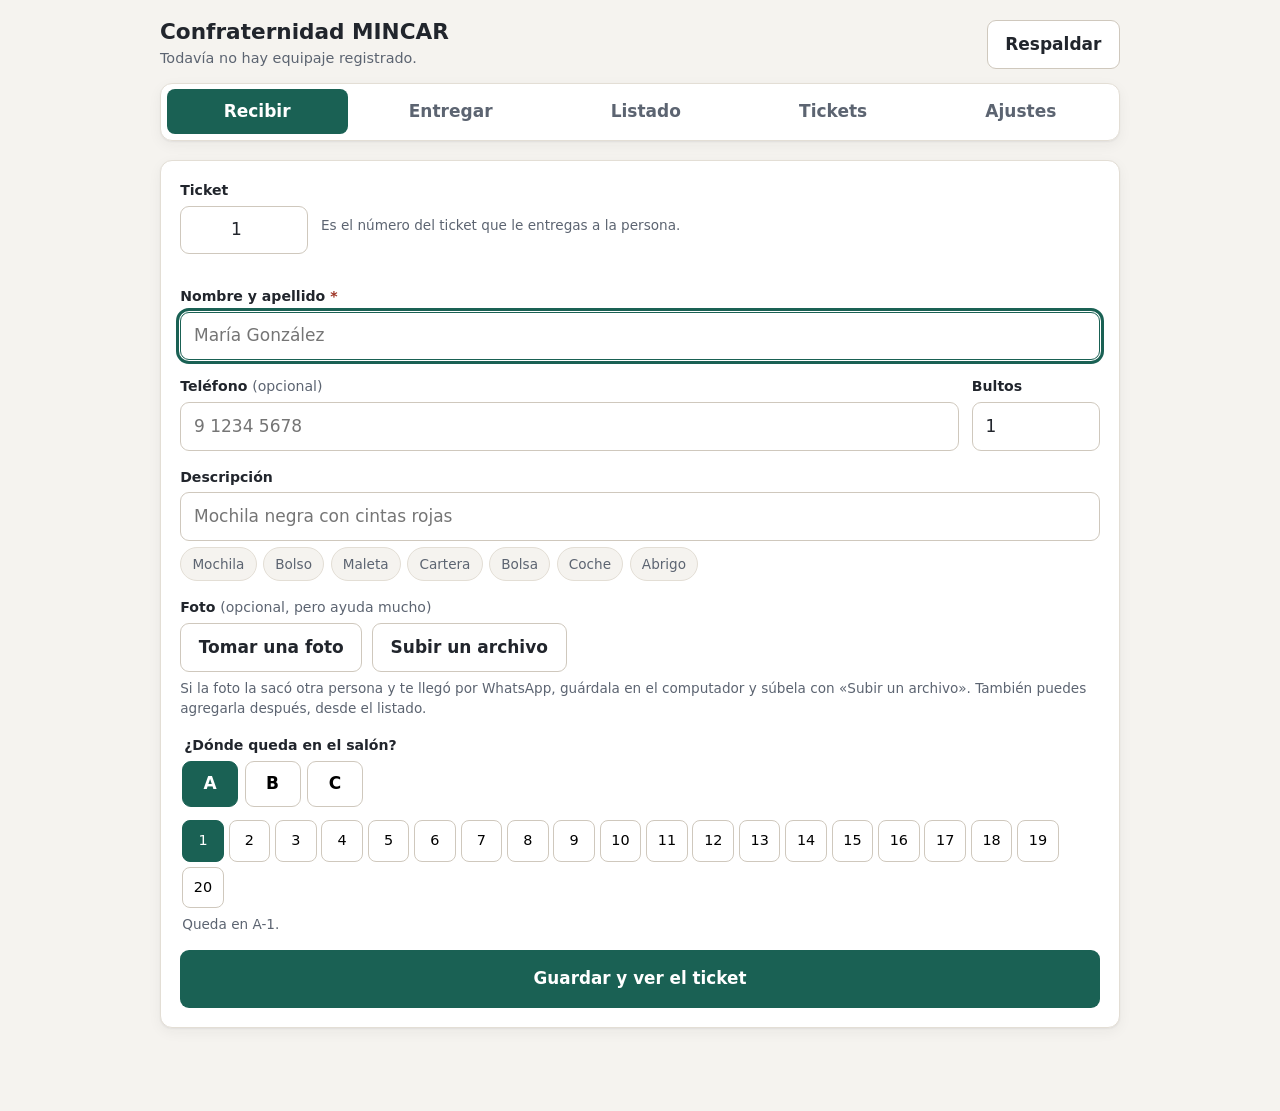
==== commit 6de4cde8: "Nombre del evento, tamaño de hoja, fotos desde archivo y cierre de jornada Cambios pedidos:  - El ev" ====
--- a/custodia.html
+++ b/custodia.html
@@ -3,7 +3,7 @@
 <head>
 <meta charset="utf-8">
 <meta name="viewport" content="width=device-width, initial-scale=1">
-<title>Custodia de equipaje</title>
+<title>Confraternidad MINCAR</title>
 <meta name="description" content="Registro de equipaje para un evento: tickets con QR, foto del bulto y ubicación en el salón. Funciona sin internet.">
 <link rel="icon" href="data:image/svg+xml,<svg xmlns='http://www.w3.org/2000/svg' viewBox='0 0 100 100'><text y='.9em' font-size='88'>🧳</text></svg>">
 <style>
@@ -29,6 +29,10 @@
 
 * { box-sizing: border-box; }
 
+/* El atributo hidden se oculta con display:none, así que cualquier regla de
+   display lo anula sin avisar. Esto lo deja siempre por encima. */
+[hidden] { display: none !important; }
+
 body {
   margin: 0;
   padding: 0 1rem 4rem;
@@ -112,7 +116,7 @@
 .campo__pista { margin: .35rem 0 0; font-size: .85rem; color: var(--suave); }
 .obligatorio { color: var(--peligro); }
 
-input[type="text"], input[type="tel"], input[type="number"], input[type="search"], input[type="file"] {
+input[type="text"], input[type="tel"], input[type="number"], input[type="search"], input[type="file"], select {
   width: 100%;
   padding: .65rem .8rem;
   border: 1px solid #cfc8bd;
@@ -122,11 +126,12 @@
   font: inherit;
 }
 
-input:focus-visible { outline: 3px solid var(--acento); outline-offset: 1px; border-color: var(--acento); }
+input:focus-visible, select:focus-visible { outline: 3px solid var(--acento); outline-offset: 1px; border-color: var(--acento); }
 
 .fila { display: flex; gap: .8rem; flex-wrap: wrap; align-items: flex-end; }
 .fila > .campo { flex: 1 1 12rem; }
 .fila > .campo--angosto { flex: 0 0 8rem; }
+.fila > .campo--medio { flex: 0 0 16rem; }
 .fila--numero { align-items: center; margin-bottom: 1rem; }
 .fila--numero .campo__pista { flex: 1 1 12rem; margin: 0; }
 
@@ -310,6 +315,7 @@
 td.num { font-weight: 700; font-size: 1.05rem; }
 .estado--entregado { color: var(--ok); font-weight: 600; }
 .estado--custodia { color: var(--suave); }
+.miniatura { display: block; width: 3rem; height: 3rem; margin-bottom: .2rem; object-fit: cover; border-radius: 6px; border: 1px solid var(--linea); }
 
 /* ── Tickets ─────────────────────────────────────────────────── */
 
@@ -337,7 +343,19 @@
 .ticket__qr { flex: 0 0 4.2rem; }
 .ticket__qr svg { display: block; width: 100%; height: auto; }
 .ticket__texto { min-width: 0; }
-.ticket__evento { font-size: .58rem; text-transform: uppercase; letter-spacing: .07em; color: #6b6a66; overflow: hidden; text-overflow: ellipsis; white-space: nowrap; }
+/* El nombre del evento se acomoda en hasta dos líneas. Al lado de un QR de
+   22 mm queda poco ancho, y cortarlo con puntos suspensivos en algo que la
+   gente se lleva en el bolsillo se ve descuidado. */
+.ticket__evento {
+  font-size: .52rem;
+  line-height: 1.15;
+  text-transform: uppercase;
+  color: #6b6a66;
+  display: -webkit-box;
+  -webkit-line-clamp: 2;
+  -webkit-box-orient: vertical;
+  overflow: hidden;
+}
 .ticket__numero { font-size: 1.7rem; font-weight: 700; line-height: 1; }
 .ticket__rol { font-size: .58rem; color: #6b6a66; }
 
@@ -345,8 +363,12 @@
 .ticket--solo .ticket__qr { flex-basis: 5rem; }
 .ticket--solo .ticket__numero { font-size: 2.4rem; }
 
+/* El font-size y el line-height en cero son para que el espacio en blanco
+   entre los tickets no cuente y las filas queden pegadas: si sobra aunque sea
+   un milímetro por fila, se pierde una fila entera por hoja. Los tickets
+   recuperan sus propios valores enseguida. */
 .hoja { font-size: 0; line-height: 0; }
-.hoja > .ticket { display: inline-flex; width: 50%; vertical-align: top; }
+.hoja > .ticket { display: inline-flex; width: 50%; vertical-align: top; font-size: 1rem; line-height: 1.35; }
 
 .comprobante { text-align: center; }
 .comprobante__hecho { margin: 0 0 1rem; color: var(--ok); font-weight: 700; font-size: 1.1rem; }
@@ -357,8 +379,6 @@
 #lamina { display: none; }
 
 @media print {
-  @page { margin: 10mm; }
-
   body { padding: 0; background: #fff; }
   .cabecera, .pestanas, main, .alerta { display: none !important; }
 
@@ -382,7 +402,7 @@
 
 <header class="cabecera">
   <div>
-    <h1 id="titulo-evento">Custodia de equipaje</h1>
+    <h1 id="titulo-evento">Confraternidad MINCAR</h1>
     <p id="resumen" class="cabecera__resumen">Cargando…</p>
   </div>
   <button type="button" id="respaldar" class="boton boton--suave">
@@ -437,11 +457,17 @@
     <div class="campo">
       <span class="campo__nombre">Foto <span class="campo__opcional">(opcional, pero ayuda mucho)</span></span>
       <div class="foto">
-        <input type="file" id="r-foto" accept="image/*" capture="environment" hidden>
-        <button type="button" class="boton boton--suave" id="r-foto-boton">Tomar o elegir foto</button>
+        <input type="file" id="r-foto-camara" accept="image/*" capture="environment" hidden>
+        <input type="file" id="r-foto-archivo" accept="image/*" hidden>
+        <button type="button" class="boton boton--suave" id="r-foto-camara-boton">Tomar una foto</button>
+        <button type="button" class="boton boton--suave" id="r-foto-archivo-boton">Subir un archivo</button>
         <button type="button" class="boton boton--texto" id="r-foto-quitar" hidden>Quitar</button>
         <img id="r-foto-vista" class="foto__vista" alt="" hidden>
       </div>
+      <p class="campo__pista">
+        Si la foto la sacó otra persona y te llegó por WhatsApp, guárdala en el computador
+        y súbela con «Subir un archivo». También puedes agregarla después, desde el listado.
+      </p>
     </div>
 
     <fieldset class="campo">
@@ -498,6 +524,7 @@
     <button type="button" class="boton boton--suave" id="l-csv">Descargar planilla</button>
   </div>
 
+  <input type="file" id="l-foto" accept="image/*" hidden>
   <div id="l-tabla" class="tabla-envoltura"></div>
 
 </section>
@@ -521,7 +548,16 @@
         <span class="campo__nombre">Hasta</span>
         <input type="number" id="t-hasta" min="1" max="999" value="60">
       </label>
+      <label class="campo campo--medio">
+        <span class="campo__nombre">Tamaño de la hoja</span>
+        <select id="t-hoja">
+          <option value="carta">Carta · 21,6 × 27,9 cm</option>
+          <option value="oficio">Oficio · 21,6 × 35,6 cm</option>
+          <option value="a4">A4 · 21 × 29,7 cm</option>
+        </select>
+      </label>
     </div>
+    <p class="campo__pista" id="t-cuenta"></p>
     <div class="botonera">
       <button type="button" class="boton boton--principal" id="t-generar">Preparar la lámina</button>
       <button type="button" class="boton boton--suave" id="t-imprimir" hidden>Imprimir</button>
@@ -529,7 +565,7 @@
   </div>
 
   <div id="t-vista" class="vista-previa" hidden>
-    <p class="vista-previa__nota">Así se van a ver. Entran 16 por hoja tamaño carta.</p>
+    <p class="vista-previa__nota" id="t-nota">Así se van a ver.</p>
     <div id="t-muestra" class="lamina lamina--muestra"></div>
   </div>
 
@@ -542,7 +578,7 @@
     <h2>El evento</h2>
     <label class="campo">
       <span class="campo__nombre">Nombre</span>
-      <input type="text" id="a-evento" placeholder="Custodia de equipaje">
+      <input type="text" id="a-evento" placeholder="Confraternidad MINCAR">
     </label>
     <label class="campo">
       <span class="campo__nombre">Zonas del salón</span>
@@ -568,6 +604,19 @@
       <button type="button" class="boton boton--principal" id="a-exportar">Descargar respaldo</button>
       <input type="file" id="a-importar" accept="application/json,.json" hidden>
       <button type="button" class="boton boton--suave" id="a-importar-boton">Cargar un respaldo</button>
+    </div>
+  </div>
+
+  <div class="tarjeta">
+    <h2>Empezar una jornada nueva</h2>
+    <p class="parrafo">
+      Para el segundo día: descarga un respaldo con todo lo del día anterior y deja la
+      custodia vacía, conservando el nombre del evento, las zonas y las posiciones.
+    </p>
+    <div class="botonera">
+      <button type="button" class="boton boton--principal" id="a-jornada">
+        Respaldar y vaciar la custodia
+      </button>
     </div>
   </div>
 
@@ -951,7 +1000,7 @@
   'use strict';
 
   const AJUSTES_INICIALES = {
-    evento: 'Custodia de equipaje',
+    evento: 'Confraternidad MINCAR',
     zonas: ['A', 'B', 'C'],
     posiciones: 20,
   };
@@ -1139,9 +1188,14 @@
 
   /* ══════════════════════════ Tickets ══════════════════════════ */
 
+  // Lo que lleva el QR. Va con la palabra «Ticket» adelante para que, si alguien
+  // lo escanea con cualquier lector del teléfono, en pantalla aparezca algo que
+  // se entiende solo y no un número suelto sin contexto.
+  const contenidoQR = (numero) => `Ticket ${codigo(numero)}`;
+
   function ticketHTML(numero, extra = '') {
     const cod = codigo(numero);
-    const qr = QR.svg(cod);
+    const qr = QR.svg(contenidoQR(numero));
     const evento = escapar(estado.ajustes.evento);
     const mitad = (rol) => `
       <div class="ticket__mitad">
@@ -1448,10 +1502,11 @@
     if (!escaner.corriendo) return;
     try {
       const marcas = await escaner.detector.detect($('#e-video'));
-      const texto = marcas.length ? String(marcas[0].rawValue).trim() : '';
-      if (/^\d+$/.test(texto)) {
+      const texto = marcas.length ? String(marcas[0].rawValue) : '';
+      const numero = (texto.match(/\d+/) || [])[0];
+      if (numero) {
         cerrarCamara();
-        $('#e-busca').value = texto;
+        $('#e-busca').value = numero;
         buscarEntrega();
         return;
       }
@@ -1489,7 +1544,7 @@
     $('#l-tabla').innerHTML = `
       <table>
         <thead><tr>
-          <th>Ticket</th><th>Nombre</th><th>Equipaje</th><th>Lugar</th><th>Entró</th><th>Estado</th>
+          <th>Ticket</th><th>Nombre</th><th>Equipaje</th><th>Lugar</th><th>Entró</th><th>Estado</th><th>Foto</th>
         </tr></thead>
         <tbody>${filas
           .map(
@@ -1504,10 +1559,44 @@
             <td class="${r.entrega ? 'estado--entregado' : 'estado--custodia'}">${
               r.entrega ? 'Entregado ' + hora(r.entrega) : 'En custodia'
             }</td>
+            <td>${
+              r.foto
+                ? `<img class="miniatura" src="${r.foto}" alt="Equipaje del ticket ${codigo(r.numero)}">`
+                : ''
+            }<button type="button" class="boton boton--texto" data-foto="${r.numero}">${
+              r.foto ? 'Cambiar' : 'Agregar'
+            }</button></td>
           </tr>`
           )
           .join('')}</tbody>
       </table>`;
+  }
+
+  // La foto puede llegar mucho después del registro: alguien la sacó con su
+  // teléfono y la mandó por WhatsApp. Por eso se puede pegar a un ticket que ya
+  // existe, sin tener que rehacerlo.
+  let fotoPara = null;
+
+  async function guardarFotoDe(numero, archivo) {
+    const registro = buscarRegistro(numero);
+    if (!registro) return;
+    const antes = registro.foto;
+    try {
+      registro.foto = await comprimirFoto(archivo);
+    } catch (error) {
+      return avisar(error.message, false);
+    }
+    estado.cambios++;
+    try {
+      await guardar();
+    } catch (_) {
+      registro.foto = antes;
+      estado.cambios--;
+      return;
+    }
+    pintarListado();
+    actualizarResumen();
+    avisar(`Foto guardada en el ticket ${codigo(numero)}.`);
   }
 
   function exportarCSV() {
@@ -1527,6 +1616,50 @@
 
   /* ══════════════════════════ Lámina de tickets ══════════════════════════ */
 
+  // Alto útil = alto de la hoja menos los dos márgenes de 10 mm. Cada ticket
+  // mide 30 mm y van de a dos por fila; lo que no alcanza pasa a la hoja
+  // siguiente, porque ningún ticket se parte por la mitad.
+  const HOJAS = {
+    carta: { css: 'letter', nombre: 'carta', alto: 279.4 },
+    oficio: { css: 'legal', nombre: 'oficio', alto: 355.6 },
+    a4: { css: 'A4', nombre: 'A4', alto: 297 },
+  };
+
+  const MARGEN = 10;
+  const ALTO_TICKET = 30;
+
+  const porHoja = (hoja) => Math.floor((hoja.alto - MARGEN * 2) / ALTO_TICKET) * 2;
+
+  function hojaElegida() {
+    return HOJAS[$('#t-hoja').value] || HOJAS.carta;
+  }
+
+  // El tamaño se aplica con una regla @page, así el navegador ya llega con la
+  // hoja correcta puesta en el cuadro de impresión.
+  function aplicarTamanoHoja() {
+    const hoja = hojaElegida();
+    let estilo = document.getElementById('tamano-hoja');
+    if (!estilo) {
+      estilo = document.createElement('style');
+      estilo.id = 'tamano-hoja';
+      document.head.appendChild(estilo);
+    }
+    estilo.textContent = `@page { size: ${hoja.css}; margin: ${MARGEN}mm; }`;
+    contarHojas();
+  }
+
+  function contarHojas() {
+    const hoja = hojaElegida();
+    const cuantos = porHoja(hoja);
+    const desde = Math.max(1, Number($('#t-desde').value) || 1);
+    const hasta = Math.min(999, Number($('#t-hasta').value) || desde);
+    const total = Math.max(0, hasta - desde + 1);
+    const paginas = Math.ceil(total / cuantos);
+    $('#t-cuenta').textContent =
+      `En hoja ${hoja.nombre} entran ${cuantos} tickets por página` +
+      (total ? `: ${total} tickets ocupan ${paginas} hoja${paginas === 1 ? '' : 's'}.` : '.');
+  }
+
   let lamina = '';
 
   function laminaHTML(desde, hasta) {
@@ -1541,10 +1674,15 @@
     if (hasta < desde) return avisar('El «hasta» tiene que ser mayor que el «desde».', false);
     if (hasta - desde > 300) return avisar('Son demasiados tickets de una vez. Hazlo por tandas de 300.', false);
 
+    aplicarTamanoHoja();
     lamina = laminaHTML(desde, hasta);
     $('#t-muestra').innerHTML = lamina;
     $('#t-vista').hidden = false;
     $('#t-imprimir').hidden = false;
+    const hoja = hojaElegida();
+    $('#t-nota').textContent =
+      `Así se van a ver: ${porHoja(hoja)} por hoja ${hoja.nombre}. ` +
+      'Para dejarlos en PDF, en el cuadro de impresión elige «Guardar como PDF».';
     avisar(`${hasta - desde + 1} tickets listos, del ${codigo(desde)} al ${codigo(hasta)}.`);
   }
 
@@ -1648,6 +1786,31 @@
     pintarListado();
     pintarAjustes();
     avisar(`Respaldo cargado: ${datos.registros.length} registro(s).`);
+  }
+
+  async function nuevaJornada() {
+    const cuantos = estado.registros.length;
+    if (!cuantos) return avisar('La custodia ya está vacía: puedes empezar sin más.', false);
+    if (
+      !confirm(
+        `Se va a descargar un respaldo con los ${cuantos} registro(s) y después se van a ` +
+          'borrar de la aplicación. El nombre del evento, las zonas y las posiciones se ' +
+          'conservan. ¿Seguir?'
+      )
+    ) return;
+
+    exportarRespaldo();
+    estado.registros = [];
+    estado.cambios++;
+    await guardar();
+    estado.respaldadoEn = estado.cambios;
+    await guardar();
+
+    prepararRecibir();
+    pintarListado();
+    pintarAjustes();
+    actualizarResumen();
+    avisar(`Jornada cerrada: se respaldaron ${cuantos} registro(s) y la custodia quedó vacía.`);
   }
 
   async function borrarTodo() {
@@ -1704,8 +1867,12 @@
       pintarPosiciones();
     });
 
-    $('#r-foto-boton').addEventListener('click', () => $('#r-foto').click());
-    $('#r-foto').addEventListener('change', async (e) => {
+    // Dos caminos para la misma foto: la cámara del aparato, o un archivo que ya
+    // está en el computador —por ejemplo el que llegó por WhatsApp—.
+    $('#r-foto-camara-boton').addEventListener('click', () => $('#r-foto-camara').click());
+    $('#r-foto-archivo-boton').addEventListener('click', () => $('#r-foto-archivo').click());
+
+    const tomarFoto = async (e) => {
       const archivo = e.target.files && e.target.files[0];
       if (!archivo) return;
       try {
@@ -1716,10 +1883,14 @@
       } catch (error) {
         avisar(error.message, false);
       }
-    });
+    };
+    $('#r-foto-camara').addEventListener('change', tomarFoto);
+    $('#r-foto-archivo').addEventListener('change', tomarFoto);
+
     $('#r-foto-quitar').addEventListener('click', () => {
       recibir.foto = null;
-      $('#r-foto').value = '';
+      $('#r-foto-camara').value = '';
+      $('#r-foto-archivo').value = '';
       $('#r-foto-vista').hidden = true;
       $('#r-foto-quitar').hidden = true;
     });
@@ -1751,10 +1922,24 @@
     });
     $('#l-busca').addEventListener('input', pintarListado);
     $('#l-csv').addEventListener('click', exportarCSV);
+    $('#l-tabla').addEventListener('click', (e) => {
+      const boton = e.target.closest('[data-foto]');
+      if (!boton) return;
+      fotoPara = Number(boton.dataset.foto);
+      $('#l-foto').click();
+    });
+    $('#l-foto').addEventListener('change', (e) => {
+      const archivo = e.target.files && e.target.files[0];
+      if (archivo && fotoPara != null) guardarFotoDe(fotoPara, archivo);
+      e.target.value = '';
+    });
 
     // Tickets
     $('#t-generar').addEventListener('click', prepararLamina);
     $('#t-imprimir').addEventListener('click', () => imprimir(lamina));
+    $('#t-hoja').addEventListener('change', aplicarTamanoHoja);
+    $('#t-desde').addEventListener('input', contarHojas);
+    $('#t-hasta').addEventListener('input', contarHojas);
 
     // Ajustes
     $('#forma-ajustes').addEventListener('submit', guardarAjustes);
@@ -1766,6 +1951,7 @@
       if (archivo) importarRespaldo(archivo);
       e.target.value = '';
     });
+    $('#a-jornada').addEventListener('click', nuevaJornada);
     $('#a-borrar').addEventListener('click', borrarTodo);
   }
 
@@ -1789,6 +1975,7 @@
     }
 
     conectar();
+    aplicarTamanoHoja();
     aplicarAjustes();
     prepararRecibir();
     mostrarPanel('recibir');
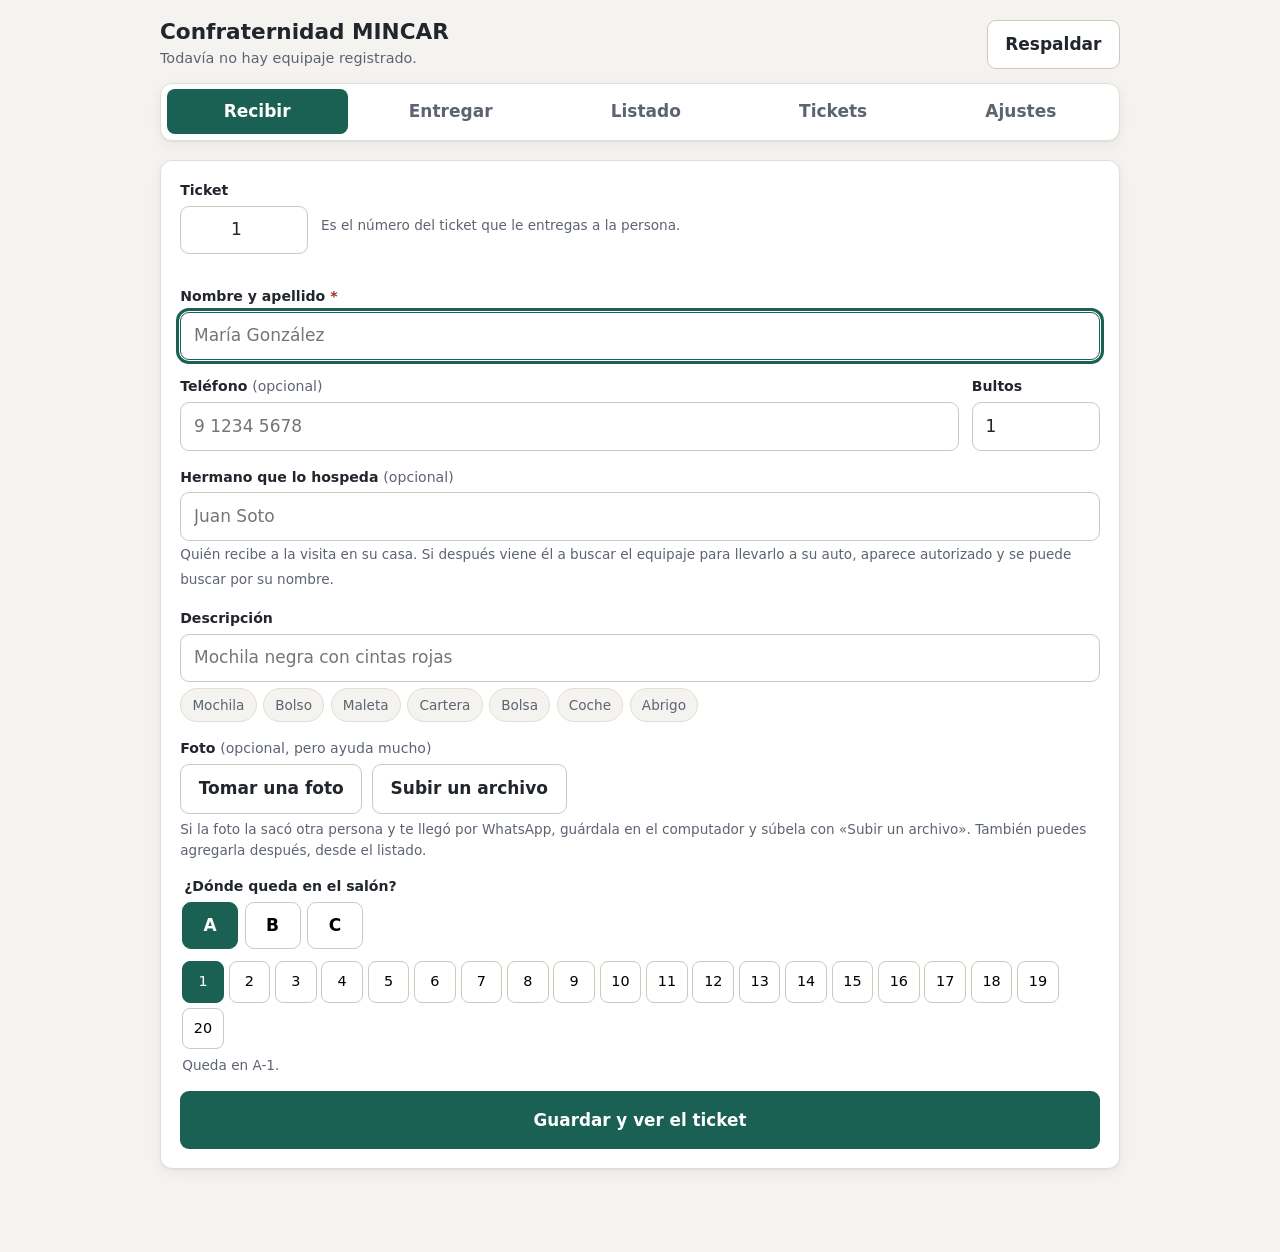
==== commit a2087af3: "Hermano que hospeda, fotos en grande y lista imprimible Tres cosas pedidas.  El hermano que hospeda " ====
--- a/custodia.html
+++ b/custodia.html
@@ -23,6 +23,8 @@
   --peligro-suave: #fbeeeb;
   --ok: #2c7048;
   --ok-suave: #e8f2eb;
+  --fuera: #8a5410;
+  --fuera-suave: #fdf2e2;
   --sombra: 0 1px 2px rgba(33, 37, 44, .06), 0 4px 14px rgba(33, 37, 44, .05);
   --radio: 12px;
 }
@@ -274,6 +276,7 @@
 
 .resultado__nombre { font-weight: 600; }
 .resultado__detalle { font-size: .85rem; color: var(--suave); }
+.resultado--tomado .resultado__numero { color: var(--fuera); }
 .resultado--entregado .resultado__numero { color: var(--suave); }
 
 .vacio { padding: 1.2rem; text-align: center; color: var(--suave); }
@@ -284,9 +287,46 @@
 .ficha__foto { width: 100%; max-width: 16rem; border-radius: var(--radio); border: 1px solid var(--linea); }
 .ficha__dato { margin: 0 0 .5rem; }
 .ficha__entregado { padding: .8rem 1rem; border-radius: 9px; background: var(--ok-suave); color: var(--ok); font-weight: 600; }
+.ficha__fuera { padding: .8rem 1rem; border-radius: 9px; background: var(--fuera-suave); color: var(--fuera); font-weight: 600; }
+.ficha__hospeda { margin: .8rem 0 0; padding: .7rem 1rem; border-radius: 9px; background: var(--acento-suave); color: var(--acento); }
+.ficha__ubicacion--fuera { color: var(--fuera); font-size: 2rem; }
+.acciones { display: grid; gap: .5rem; margin-top: 1rem; }
 
 @media (min-width: 40rem) {
   .ficha { grid-template-columns: 1fr auto; align-items: start; }
+}
+
+.ampliable { cursor: zoom-in; }
+
+/* ── Visor de fotos ──────────────────────────────────────────── */
+
+.visor {
+  position: fixed;
+  inset: 0;
+  z-index: 20;
+  display: flex;
+  align-items: center;
+  justify-content: center;
+  padding: 1.5rem;
+  background: rgba(20, 22, 26, .88);
+}
+
+/* Con «contain» la foto crece hasta llenar la pantalla en vez de quedarse en
+   su tamaño original. Una foto de 560 px estirada se ve algo blanda, pero para
+   reconocer un bulto conviene más grande y blanda que chica y nítida. */
+.visor__foto { width: 100%; height: 100%; object-fit: contain; border-radius: var(--radio); }
+
+.visor__cerrar {
+  position: absolute;
+  top: 1rem;
+  right: 1rem;
+  padding: .6rem 1rem;
+  border: 0;
+  border-radius: 9px;
+  background: var(--papel);
+  font: inherit;
+  font-weight: 600;
+  cursor: pointer;
 }
 
 /* ── Listado ─────────────────────────────────────────────────── */
@@ -314,6 +354,7 @@
 tr:last-child td { border-bottom: 0; }
 td.num { font-weight: 700; font-size: 1.05rem; }
 .estado--entregado { color: var(--ok); font-weight: 600; }
+.estado--tomado { color: var(--fuera); font-weight: 600; }
 .estado--custodia { color: var(--suave); }
 .miniatura { display: block; width: 3rem; height: 3rem; margin-bottom: .2rem; object-fit: cover; border-radius: 6px; border: 1px solid var(--linea); }
 
@@ -378,11 +419,27 @@
 
 #lamina { display: none; }
 
+/* ── La lista impresa ────────────────────────────────────────── */
+
+.planilla__titulo { margin: 0 0 .2rem; font-size: 13pt; }
+.planilla__datos { margin: 0 0 .6rem; font-size: 8pt; color: #444; }
+
+.planilla__tabla { width: 100%; border-collapse: collapse; font-size: 8.5pt; }
+.planilla__tabla th, .planilla__tabla td { padding: 3pt 4pt; border-bottom: .5pt solid #bbb; text-align: left; vertical-align: top; }
+.planilla__tabla th { border-bottom: 1pt solid #444; font-size: 7pt; text-transform: uppercase; letter-spacing: .05em; }
+.planilla__tabla tr { break-inside: avoid; }
+.planilla__tabla .num { font-weight: 700; font-size: 10pt; }
+.planilla__firma { min-width: 28mm; }
+
 @media print {
   body { padding: 0; background: #fff; }
   .cabecera, .pestanas, main, .alerta { display: none !important; }
 
   #lamina { display: block; }
+
+  /* La cabecera de la tabla se repite en cada hoja: una lista de 50 nombres
+     ocupa varias páginas y sin esto la segunda no dice qué es cada columna. */
+  .planilla__tabla thead { display: table-header-group; }
   .hoja > .ticket { border-radius: 0; height: 30mm; }
   .ticket { break-inside: avoid; }
   .ticket--solo { max-width: none; }
@@ -447,6 +504,15 @@
         <input type="number" id="r-bultos" min="1" max="20" value="1" required>
       </label>
     </div>
+
+    <label class="campo">
+      <span class="campo__nombre">Hermano que lo hospeda <span class="campo__opcional">(opcional)</span></span>
+      <input type="text" id="r-hospedador" autocapitalize="words" placeholder="Juan Soto">
+      <span class="campo__pista">
+        Quién recibe a la visita en su casa. Si después viene él a buscar el equipaje para
+        llevarlo a su auto, aparece autorizado y se puede buscar por su nombre.
+      </span>
+    </label>
 
     <label class="campo">
       <span class="campo__nombre">Descripción</span>
@@ -482,7 +548,7 @@
 
   <div id="comprobante" class="tarjeta comprobante" hidden>
     <p class="comprobante__hecho">Equipaje recibido</p>
-    <div id="comprobante-ticket" class="ticket ticket--solo"></div>
+    <div id="comprobante-ticket"></div>
     <div class="comprobante__botones">
       <button type="button" class="boton boton--principal" id="imprimir-comprobante">Imprimir este ticket</button>
       <button type="button" class="boton boton--suave" id="recibir-otro">Recibir otro</button>
@@ -496,8 +562,8 @@
 
   <div class="tarjeta">
     <label class="campo">
-      <span class="campo__nombre">Escanea el QR, o escribe el número o el nombre</span>
-      <input type="search" id="e-busca" class="busca" placeholder="07  ·  María" autocomplete="off">
+      <span class="campo__nombre">Escanea el QR, o escribe el número, el nombre o quién lo hospeda</span>
+      <input type="search" id="e-busca" class="busca" placeholder="07  ·  María  ·  quien la hospeda" autocomplete="off">
     </label>
     <button type="button" class="boton boton--suave" id="e-escanear" hidden>Escanear con la cámara</button>
     <div id="e-camara" class="camara" hidden>
@@ -517,12 +583,15 @@
   <div class="tarjeta barra">
     <div class="filtros" id="l-filtros" role="radiogroup" aria-label="Filtrar">
       <button type="button" class="filtro filtro--activo" data-filtro="custodia">En custodia</button>
-      <button type="button" class="filtro" data-filtro="entregados">Entregados</button>
+      <button type="button" class="filtro" data-filtro="tomado">Tomados</button>
+      <button type="button" class="filtro" data-filtro="entregado">Entregados</button>
       <button type="button" class="filtro" data-filtro="todos">Todos</button>
     </div>
     <input type="search" id="l-busca" class="busca busca--chica" placeholder="Buscar…" autocomplete="off">
-    <button type="button" class="boton boton--suave" id="l-csv">Descargar planilla</button>
+    <button type="button" class="boton boton--suave" id="l-imprimir">Imprimir la lista</button>
+    <button type="button" class="boton boton--suave" id="l-csv">Descargar en Excel</button>
   </div>
+  <p class="campo__pista" id="l-nota"></p>
 
   <input type="file" id="l-foto" accept="image/*" hidden>
   <div id="l-tabla" class="tabla-envoltura"></div>
@@ -635,6 +704,11 @@
 
 </main>
 
+<div id="visor" class="visor" hidden>
+  <button type="button" class="visor__cerrar" id="visor-cerrar" aria-label="Cerrar la foto">Cerrar ✕</button>
+  <img id="visor-foto" class="visor__foto" alt="">
+</div>
+
 <!-- Solo para imprimir -->
 <div id="lamina" class="lamina" aria-hidden="true"></div>
 
@@ -1139,12 +1213,19 @@
 
   const codigo = (numero) => String(numero).padStart(2, '0');
 
+  // En 24 horas: ocupa la mitad del ancho que «12:07 p. m.» y no se presta a dudas.
   const hora = (iso) =>
-    iso ? new Date(iso).toLocaleTimeString('es-CL', { hour: '2-digit', minute: '2-digit' }) : '';
-
-  const fechaHora = (iso) => (iso ? new Date(iso).toLocaleString('es-CL') : '');
+    iso
+      ? new Date(iso).toLocaleTimeString('es-CL', { hour: '2-digit', minute: '2-digit', hour12: false })
+      : '';
+
+  const fechaHora = (iso) =>
+    iso ? new Date(iso).toLocaleString('es-CL', { hour12: false }) : '';
 
   const ubicacionDe = (r) => (r.zona ? `${r.zona}-${r.posicion}` : 'sin ubicación');
+
+  // Para los botones: «María González Rojas» cabe mal, «María González» sí.
+  const nombreCorto = (nombre) => String(nombre || '').trim().split(/\s+/).slice(0, 2).join(' ');
 
   function avisar(mensaje, bien = true) {
     const caja = $('#alerta');
@@ -1167,8 +1248,33 @@
     setTimeout(() => URL.revokeObjectURL(enlace.href), 1000);
   }
 
-  const enCustodia = () => estado.registros.filter((r) => !r.entrega);
+  /* Un ticket pasa por tres estados:
+
+       custodia  — el bulto está en su lugar del salón.
+       tomado    — su dueño lo tiene ahora, pero lo va a devolver. El lugar
+                   queda reservado, no se le da a nadie más.
+       entregado — se lo llevó y el ticket se cierra.
+
+     Los dos primeros siguen siendo responsabilidad de la custodia; por eso
+     «a cargo» los cuenta a los dos. */
+  const ESTADOS = ['custodia', 'tomado', 'entregado'];
+
+  const aCargo = () => estado.registros.filter((r) => r.estado !== 'entregado');
+  const cuantos = (cual) => estado.registros.filter((r) => r.estado === cual).length;
   const buscarRegistro = (numero) => estado.registros.find((r) => r.numero === numero);
+
+  // Los respaldos viejos y los registros de antes de que existiera «tomado»
+  // solo tienen la fecha de entrega: de ahí se deduce en qué estado quedaron.
+  function completar(registro) {
+    if (!ESTADOS.includes(registro.estado)) {
+      registro.estado = registro.entrega ? 'entregado' : 'custodia';
+    }
+    if (registro.tomado === undefined) registro.tomado = null;
+    if (typeof registro.salidas !== 'number') registro.salidas = 0;
+    if (typeof registro.hospedador !== 'string') registro.hospedador = '';
+    if (registro.retirado === undefined) registro.retirado = null;
+    return registro;
+  }
 
   function siguienteNumero() {
     let n = 1;
@@ -1177,7 +1283,7 @@
   }
 
   function ocupadas(zona) {
-    return new Set(enCustodia().filter((r) => r.zona === zona).map((r) => r.posicion));
+    return new Set(aCargo().filter((r) => r.zona === zona).map((r) => r.posicion));
   }
 
   function primeraLibre(zona) {
@@ -1333,13 +1439,18 @@
       numero,
       nombre,
       telefono: $('#r-telefono').value.trim(),
+      hospedador: $('#r-hospedador').value.trim(),
       bultos: Math.max(1, Number($('#r-bultos').value) || 1),
       descripcion: $('#r-descripcion').value.trim(),
       foto: recibir.foto,
       zona: recibir.zona,
       posicion: recibir.posicion,
       ingreso: new Date().toISOString(),
+      estado: 'custodia',
+      tomado: null,
       entrega: null,
+      salidas: 0,
+      retirado: null,
     });
     estado.cambios++;
 
@@ -1374,6 +1485,7 @@
     }
     return (
       normalizar(registro.nombre).includes(consulta) ||
+      normalizar(registro.hospedador).includes(consulta) ||
       normalizar(registro.descripcion).includes(consulta) ||
       normalizar(ubicacionDe(registro)).includes(consulta)
     );
@@ -1390,9 +1502,13 @@
       return;
     }
 
+    // Los cerrados al final: casi siempre se busca algo que todavía está.
     const hallados = estado.registros
       .filter((r) => coincide(r, consulta))
-      .sort((a, b) => Number(Boolean(a.entrega)) - Number(Boolean(b.entrega)) || a.numero - b.numero);
+      .sort(
+        (a, b) =>
+          Number(a.estado === 'entregado') - Number(b.estado === 'entregado') || a.numero - b.numero
+      );
 
     if (!hallados.length) {
       caja.innerHTML = '<p class="vacio">Nada con eso. Prueba con el nombre, o revisa el listado.</p>';
@@ -1408,12 +1524,12 @@
     caja.innerHTML = hallados
       .map(
         (r) => `
-      <button type="button" class="resultado${r.entrega ? ' resultado--entregado' : ''}" data-numero="${r.numero}">
+      <button type="button" class="resultado resultado--${r.estado}" data-numero="${r.numero}">
         <span class="resultado__numero">${codigo(r.numero)}</span>
         <span>
           <span class="resultado__nombre">${escapar(r.nombre)}</span>
           <span class="resultado__detalle">${escapar(ubicacionDe(r))} · ${escapar(r.descripcion || (r.bultos + ' bulto(s)'))}${
-            r.entrega ? ' · ya entregado' : ''
+            { tomado: ' · lo tiene su dueño', entregado: ' · ya entregado', custodia: '' }[r.estado]
           }</span>
         </span>
       </button>`
@@ -1424,56 +1540,140 @@
   function mostrarFicha(registro) {
     elegido = registro.numero;
     const foto = registro.foto
-      ? `<img class="ficha__foto" src="${registro.foto}" alt="Foto del equipaje del ticket ${codigo(registro.numero)}">`
+      ? `<img class="ficha__foto ampliable" src="${registro.foto}" alt="Foto del equipaje del ticket ${codigo(
+          registro.numero
+        )}" title="Ver la foto en grande">`
       : '';
+
+    // Quién lo hospeda va destacado: es la única forma de saber, en el momento,
+    // si la persona que está pidiendo el bulto tiene por qué llevárselo.
+    const hospedaje = registro.hospedador
+      ? `<p class="ficha__hospeda">Lo hospeda <b>${escapar(registro.hospedador)}</b>, que también puede retirarlo.</p>`
+      : '';
+
+    // Cuando el bulto está tomado, lo grande no puede ser la ubicación: el
+    // bulto no está ahí y alguien lo iría a buscar en vano.
+    const titular =
+      registro.estado === 'tomado'
+        ? `<p class="ficha__ubicacion ficha__ubicacion--fuera">Lo tiene su dueño</p>
+           <p class="ficha__dato">Su lugar reservado es <b>${escapar(ubicacionDe(registro))}</b>.</p>`
+        : `<p class="ficha__ubicacion">${escapar(ubicacionDe(registro))}</p>`;
+
+    const situacion = {
+      tomado: `<p class="ficha__fuera">Lo tiene desde las ${hora(registro.tomado)}. El lugar quedó reservado.</p>`,
+      entregado: `<p class="ficha__entregado">Lo retiró ${
+        registro.retirado === 'hospedador'
+          ? escapar(registro.hospedador) + ', que lo hospeda,'
+          : escapar(nombreCorto(registro.nombre))
+      } a las ${hora(registro.entrega)}.</p>`,
+      custodia: '',
+    }[registro.estado];
+
+    // Con hospedador asignado, entregar deja de ser un solo botón: hay dos
+    // personas que pueden llevárselo y conviene que quede anotado cuál fue.
+    const entregar = registro.hospedador
+      ? `<button type="button" class="boton boton--principal boton--ancho" id="e-entregar">Lo retira ${escapar(
+          nombreCorto(registro.nombre)
+        )}</button>
+         <button type="button" class="boton boton--principal boton--ancho" id="e-entregar-hospedador">Lo retira ${escapar(
+           nombreCorto(registro.hospedador)
+         )}, que lo hospeda</button>`
+      : '<button type="button" class="boton boton--principal boton--ancho" id="e-entregar">Se lo lleva: entregar y cerrar</button>';
+
+    const acciones = {
+      custodia: `
+        ${entregar}
+        <button type="button" class="boton boton--suave boton--ancho" id="e-tomar">Lo toma un rato y lo devuelve</button>`,
+      tomado: `
+        <button type="button" class="boton boton--principal boton--ancho" id="e-devolver">Lo devolvió: vuelve a ${escapar(ubicacionDe(registro))}</button>
+        ${entregar}`,
+      entregado: `
+        <button type="button" class="boton boton--suave boton--ancho" id="e-deshacer">Deshacer: dejarlo otra vez en custodia</button>`,
+    }[registro.estado];
+
+    const salidas =
+      registro.salidas > 0
+        ? `<p class="ficha__dato"><span class="ficha__etiqueta">Lo ha sacado ${registro.salidas} ${
+            registro.salidas === 1 ? 'vez' : 'veces'
+          }</span></p>`
+        : '';
 
     $('#e-ficha').innerHTML = `
       <div class="tarjeta">
         <div class="ficha">
           <div>
             <p class="ficha__etiqueta">Ticket ${codigo(registro.numero)} · ${escapar(registro.nombre)}</p>
-            <p class="ficha__ubicacion">${escapar(ubicacionDe(registro))}</p>
+            ${titular}
             <p class="ficha__dato">${registro.bultos} bulto(s)${
               registro.descripcion ? ' · ' + escapar(registro.descripcion) : ''
             }</p>
             <p class="ficha__dato"><span class="ficha__etiqueta">Recibido a las ${hora(registro.ingreso)}</span></p>
-            ${
-              registro.entrega
-                ? `<p class="ficha__entregado">Ya fue entregado a las ${hora(registro.entrega)}.
-                     <button type="button" class="boton boton--texto" id="e-deshacer">Deshacer</button></p>`
-                : '<button type="button" class="boton boton--principal boton--ancho" id="e-entregar">Marcar como entregado</button>'
-            }
+            ${salidas}
+            ${hospedaje}
+            ${situacion}
+            <div class="acciones">${acciones}</div>
           </div>
           ${foto}
         </div>
       </div>`;
 
-    const botonEntregar = $('#e-entregar');
-    if (botonEntregar) botonEntregar.focus();
-  }
-
-  async function marcarEntrega(numero, entregado) {
+    const primero = $('.acciones .boton');
+    if (primero) primero.focus();
+  }
+
+  async function cambiarEstado(numero, nuevo, quien = 'dueno') {
     const registro = buscarRegistro(numero);
     if (!registro) return;
-    const antes = registro.entrega;
-    registro.entrega = entregado ? new Date().toISOString() : null;
+
+    const antes = {
+      estado: registro.estado,
+      tomado: registro.tomado,
+      entrega: registro.entrega,
+      salidas: registro.salidas,
+      retirado: registro.retirado,
+    };
+    const ahora = new Date().toISOString();
+
+    if (nuevo === 'tomado') {
+      Object.assign(registro, { estado: 'tomado', tomado: ahora, entrega: null, retirado: null, salidas: registro.salidas + 1 });
+    } else if (nuevo === 'custodia') {
+      Object.assign(registro, { estado: 'custodia', tomado: null, entrega: null, retirado: null });
+    } else {
+      Object.assign(registro, { estado: 'entregado', tomado: null, entrega: ahora, retirado: quien });
+    }
+
     estado.cambios++;
     try {
       await guardar();
     } catch (_) {
-      registro.entrega = antes;
+      Object.assign(registro, antes);
       estado.cambios--;
       return;
     }
+
     actualizarResumen();
     mostrarFicha(registro);
-    if (entregado) {
-      avisar(`Ticket ${codigo(numero)} entregado.`);
+
+    const lugar = ubicacionDe(registro);
+    avisar(
+      {
+        tomado: `Ticket ${codigo(numero)} tomado. Su lugar en ${lugar} queda reservado.`,
+        custodia: `Ticket ${codigo(numero)} de vuelta en ${lugar}.`,
+        entregado: `Ticket ${codigo(numero)} entregado a ${
+          quien === 'hospedador' ? registro.hospedador : nombreCorto(registro.nombre)
+        }.`,
+      }[nuevo]
+    );
+
+    // Después de atender a alguien se limpia la búsqueda para el siguiente.
+    // Deshacer una entrega es una corrección, no un turno: ahí conviene que la
+    // ficha se quede en pantalla.
+    if (nuevo !== 'custodia' || antes.estado === 'tomado') {
       setTimeout(() => {
         $('#e-busca').value = '';
         $('#e-busca').focus();
         buscarEntrega();
-      }, 1200);
+      }, 1400);
     }
   }
 
@@ -1530,12 +1730,13 @@
   function registrosFiltrados() {
     const consulta = normalizar($('#l-busca').value);
     return estado.registros
-      .filter((r) => (filtro === 'todos' ? true : filtro === 'custodia' ? !r.entrega : Boolean(r.entrega)))
+      .filter((r) => filtro === 'todos' || r.estado === filtro)
       .filter((r) => !consulta || coincide(r, consulta))
       .sort((a, b) => a.numero - b.numero);
   }
 
   function pintarListado() {
+    notaLista();
     const filas = registrosFiltrados();
     if (!filas.length) {
       $('#l-tabla').innerHTML = '<p class="vacio">Nada por aquí todavía.</p>';
@@ -1552,16 +1753,34 @@
             <td class="num">${codigo(r.numero)}</td>
             <td>${escapar(r.nombre)}${
               r.telefono ? `<br><span class="resultado__detalle">${escapar(r.telefono)}</span>` : ''
+            }${
+              r.hospedador
+                ? `<br><span class="resultado__detalle">Lo hospeda ${escapar(r.hospedador)}</span>`
+                : ''
             }</td>
             <td>${r.bultos} bulto(s)${r.descripcion ? '<br>' + escapar(r.descripcion) : ''}</td>
             <td>${escapar(ubicacionDe(r))}</td>
             <td>${hora(r.ingreso)}</td>
-            <td class="${r.entrega ? 'estado--entregado' : 'estado--custodia'}">${
-              r.entrega ? 'Entregado ' + hora(r.entrega) : 'En custodia'
+            <td class="estado--${r.estado}">${
+              {
+                custodia: 'En custodia',
+                tomado: 'Tomado ' + hora(r.tomado),
+                entregado: 'Entregado ' + hora(r.entrega),
+              }[r.estado]
+            }${
+              r.estado === 'entregado' && r.retirado === 'hospedador'
+                ? `<br><span class="resultado__detalle">a ${escapar(r.hospedador)}</span>`
+                : ''
+            }${
+              r.salidas > 0
+                ? `<br><span class="resultado__detalle">${r.salidas} salida${r.salidas === 1 ? '' : 's'}</span>`
+                : ''
             }</td>
             <td>${
               r.foto
-                ? `<img class="miniatura" src="${r.foto}" alt="Equipaje del ticket ${codigo(r.numero)}">`
+                ? `<img class="miniatura ampliable" src="${r.foto}" alt="Equipaje del ticket ${codigo(
+                    r.numero
+                  )}" title="Ver la foto en grande">`
                 : ''
             }<button type="button" class="boton boton--texto" data-foto="${r.numero}">${
               r.foto ? 'Cambiar' : 'Agregar'
@@ -1599,14 +1818,95 @@
     avisar(`Foto guardada en el ticket ${codigo(numero)}.`);
   }
 
+  const NOMBRE_FILTRO = {
+    custodia: 'solo los que están en custodia',
+    tomado: 'solo los tomados',
+    entregado: 'solo los entregados',
+    todos: 'todos los tickets',
+  };
+
+  /* La lista en papel. Sirve para dos cosas: repasar al cierre qué falta por
+     retirar, y seguir atendiendo a mano si el computador se apaga. Por eso la
+     última columna va en blanco cuando el bulto sigue ahí: es para firmar o
+     anotar quién se lo llevó. Las fotos no se imprimen, gastarían media hoja
+     cada una. */
+  function listaHTML() {
+    const filas = registrosFiltrados();
+    const hoja = hojaElegida();
+    const tomados = cuantos('tomado');
+
+    const celdas = filas
+      .map((r) => {
+        const situacion = {
+          custodia: 'En custodia',
+          tomado: 'Tomado ' + hora(r.tomado),
+          entregado: 'Entregado ' + hora(r.entrega),
+        }[r.estado];
+        const retiro =
+          r.estado === 'entregado'
+            ? escapar(r.retirado === 'hospedador' ? r.hospedador : r.nombre)
+            : '';
+        return `<tr>
+          <td class="num">${codigo(r.numero)}</td>
+          <td>${escapar(r.nombre)}${
+            r.telefono ? `<br>${escapar(r.telefono)}` : ''
+          }</td>
+          <td>${escapar(r.hospedador)}</td>
+          <td>${r.bultos}</td>
+          <td>${escapar(r.descripcion)}</td>
+          <td>${escapar(ubicacionDe(r))}</td>
+          <td>${situacion}</td>
+          <td class="planilla__firma">${retiro}</td>
+        </tr>`;
+      })
+      .join('');
+
+    return `
+      <h1 class="planilla__titulo">${escapar(estado.ajustes.evento)} · custodia de equipaje</h1>
+      <p class="planilla__datos">
+        ${filas.length} ticket(s) en la lista (${NOMBRE_FILTRO[filtro]}) ·
+        ${cuantos('custodia')} en custodia · ${tomados} tomado${tomados === 1 ? '' : 's'} ·
+        ${cuantos('entregado')} entregados · ${estado.registros.length} en total ·
+        impresa el ${fechaHora(new Date().toISOString())} · hoja ${hoja.nombre}
+      </p>
+      <table class="planilla__tabla">
+        <thead><tr>
+          <th>N°</th><th>Nombre</th><th>Lo hospeda</th><th>Bultos</th>
+          <th>Equipaje</th><th>Lugar</th><th>Estado</th><th>Retiró / firma</th>
+        </tr></thead>
+        <tbody>${celdas}</tbody>
+      </table>`;
+  }
+
+  function imprimirLista() {
+    if (!registrosFiltrados().length) return avisar('No hay nada que imprimir con ese filtro.', false);
+    imprimir(listaHTML());
+  }
+
+  function notaLista() {
+    const hoja = hojaElegida();
+    $('#l-nota').textContent =
+      `Se imprime lo que estás viendo (${NOMBRE_FILTRO[filtro]}), sin las fotos, en hoja ` +
+      `${hoja.nombre} — el tamaño se cambia en la pestaña Tickets. La última columna va en ` +
+      'blanco para firmar o anotar a mano quién retiró.';
+  }
+
   function exportarCSV() {
-    const cabecera = ['Ticket', 'Nombre', 'Telefono', 'Bultos', 'Descripcion', 'Zona', 'Posicion', 'Ingreso', 'Entrega'];
+    const cabecera = [
+      'Ticket', 'Nombre', 'Telefono', 'Hospedador', 'Bultos', 'Descripcion', 'Zona', 'Posicion',
+      'Ingreso', 'Estado', 'Salidas', 'Tomado desde', 'Entrega', 'Retirado por',
+    ];
+    const NOMBRE_ESTADO = { custodia: 'En custodia', tomado: 'Tomado', entregado: 'Entregado' };
     const celda = (v) => `"${String(v == null ? '' : v).replace(/"/g, '""')}"`;
     const filas = estado.registros
       .slice()
       .sort((a, b) => a.numero - b.numero)
       .map((r) =>
-        [codigo(r.numero), r.nombre, r.telefono, r.bultos, r.descripcion, r.zona, r.posicion, fechaHora(r.ingreso), fechaHora(r.entrega)]
+        [
+          codigo(r.numero), r.nombre, r.telefono, r.hospedador, r.bultos, r.descripcion, r.zona, r.posicion,
+          fechaHora(r.ingreso), NOMBRE_ESTADO[r.estado], r.salidas, fechaHora(r.tomado), fechaHora(r.entrega),
+          r.estado === 'entregado' ? (r.retirado === 'hospedador' ? r.hospedador : r.nombre) : '',
+        ]
           .map(celda)
           .join(';')
       );
@@ -1740,10 +2040,12 @@
 
   function actualizarResumen() {
     const total = estado.registros.length;
-    const dentro = enCustodia().length;
-    $('#resumen').textContent = total
-      ? `${dentro} en custodia · ${total - dentro} entregados · ${total} en total`
-      : 'Todavía no hay equipaje registrado.';
+    const tomados = cuantos('tomado');
+    const partes = [`${cuantos('custodia')} en custodia`];
+    if (tomados) partes.push(`${tomados} tomado${tomados === 1 ? '' : 's'}`);
+    partes.push(`${cuantos('entregado')} entregados`, `${total} en total`);
+
+    $('#resumen').textContent = total ? partes.join(' · ') : 'Todavía no hay equipaje registrado.';
 
     const pendientes = Math.max(0, estado.cambios - estado.respaldadoEn);
     const insignia = $('#pendientes');
@@ -1778,7 +2080,7 @@
     )) return;
 
     estado.ajustes = { ...AJUSTES_INICIALES, ...(datos.ajustes || {}) };
-    estado.registros = datos.registros;
+    estado.registros = datos.registros.map(completar);
     estado.cambios++;
     await guardar();
     aplicarAjustes();
@@ -1828,6 +2130,28 @@
     pintarListado();
     pintarAjustes();
     avisar('Todo borrado.');
+  }
+
+  /* ══════════════════════════ Visor de fotos ══════════════════════════ */
+
+  // Las fotos se guardan achicadas —900 px de lado, o 560 si el navegador
+  // obliga a usar localStorage—, así que «en grande» llega hasta ahí. Alcanza
+  // de sobra para reconocer un bulto, que es para lo único que están.
+  let volverEl = null;
+
+  function abrirVisor(img) {
+    volverEl = document.activeElement;
+    $('#visor-foto').src = img.src;
+    $('#visor-foto').alt = img.alt;
+    $('#visor').hidden = false;
+    $('#visor-cerrar').focus();
+  }
+
+  function cerrarVisor() {
+    $('#visor').hidden = true;
+    $('#visor-foto').removeAttribute('src');
+    if (volverEl && volverEl.isConnected) volverEl.focus();
+    volverEl = null;
   }
 
   /* ══════════════════════════ Conexiones ══════════════════════════ */
@@ -1902,8 +2226,14 @@
       if (boton) mostrarFicha(buscarRegistro(Number(boton.dataset.numero)));
     });
     $('#e-ficha').addEventListener('click', (e) => {
-      if (e.target.id === 'e-entregar') marcarEntrega(elegido, true);
-      if (e.target.id === 'e-deshacer') marcarEntrega(elegido, false);
+      const paso = {
+        'e-entregar': ['entregado', 'dueno'],
+        'e-entregar-hospedador': ['entregado', 'hospedador'],
+        'e-tomar': ['tomado'],
+        'e-devolver': ['custodia'],
+        'e-deshacer': ['custodia'],
+      }[e.target.id];
+      if (paso) cambiarEstado(elegido, ...paso);
     });
 
     if ('BarcodeDetector' in window && navigator.mediaDevices && navigator.mediaDevices.getUserMedia) {
@@ -1922,6 +2252,7 @@
     });
     $('#l-busca').addEventListener('input', pintarListado);
     $('#l-csv').addEventListener('click', exportarCSV);
+    $('#l-imprimir').addEventListener('click', imprimirLista);
     $('#l-tabla').addEventListener('click', (e) => {
       const boton = e.target.closest('[data-foto]');
       if (!boton) return;
@@ -1951,6 +2282,18 @@
       if (archivo) importarRespaldo(archivo);
       e.target.value = '';
     });
+    // Cualquier foto de la aplicación se abre en grande con un clic.
+    document.addEventListener('click', (e) => {
+      const img = e.target.closest('.ampliable');
+      if (img) abrirVisor(img);
+    });
+    $('#visor').addEventListener('click', (e) => {
+      if (e.target.id !== 'visor-foto') cerrarVisor();
+    });
+    document.addEventListener('keydown', (e) => {
+      if (e.key === 'Escape' && !$('#visor').hidden) cerrarVisor();
+    });
+
     $('#a-jornada').addEventListener('click', nuevaJornada);
     $('#a-borrar').addEventListener('click', borrarTodo);
   }
@@ -1969,7 +2312,7 @@
 
     if (guardado) {
       estado.ajustes = { ...AJUSTES_INICIALES, ...(guardado.ajustes || {}) };
-      estado.registros = Array.isArray(guardado.registros) ? guardado.registros : [];
+      estado.registros = (Array.isArray(guardado.registros) ? guardado.registros : []).map(completar);
       estado.cambios = guardado.cambios || 0;
       estado.respaldadoEn = guardado.respaldadoEn || 0;
     }
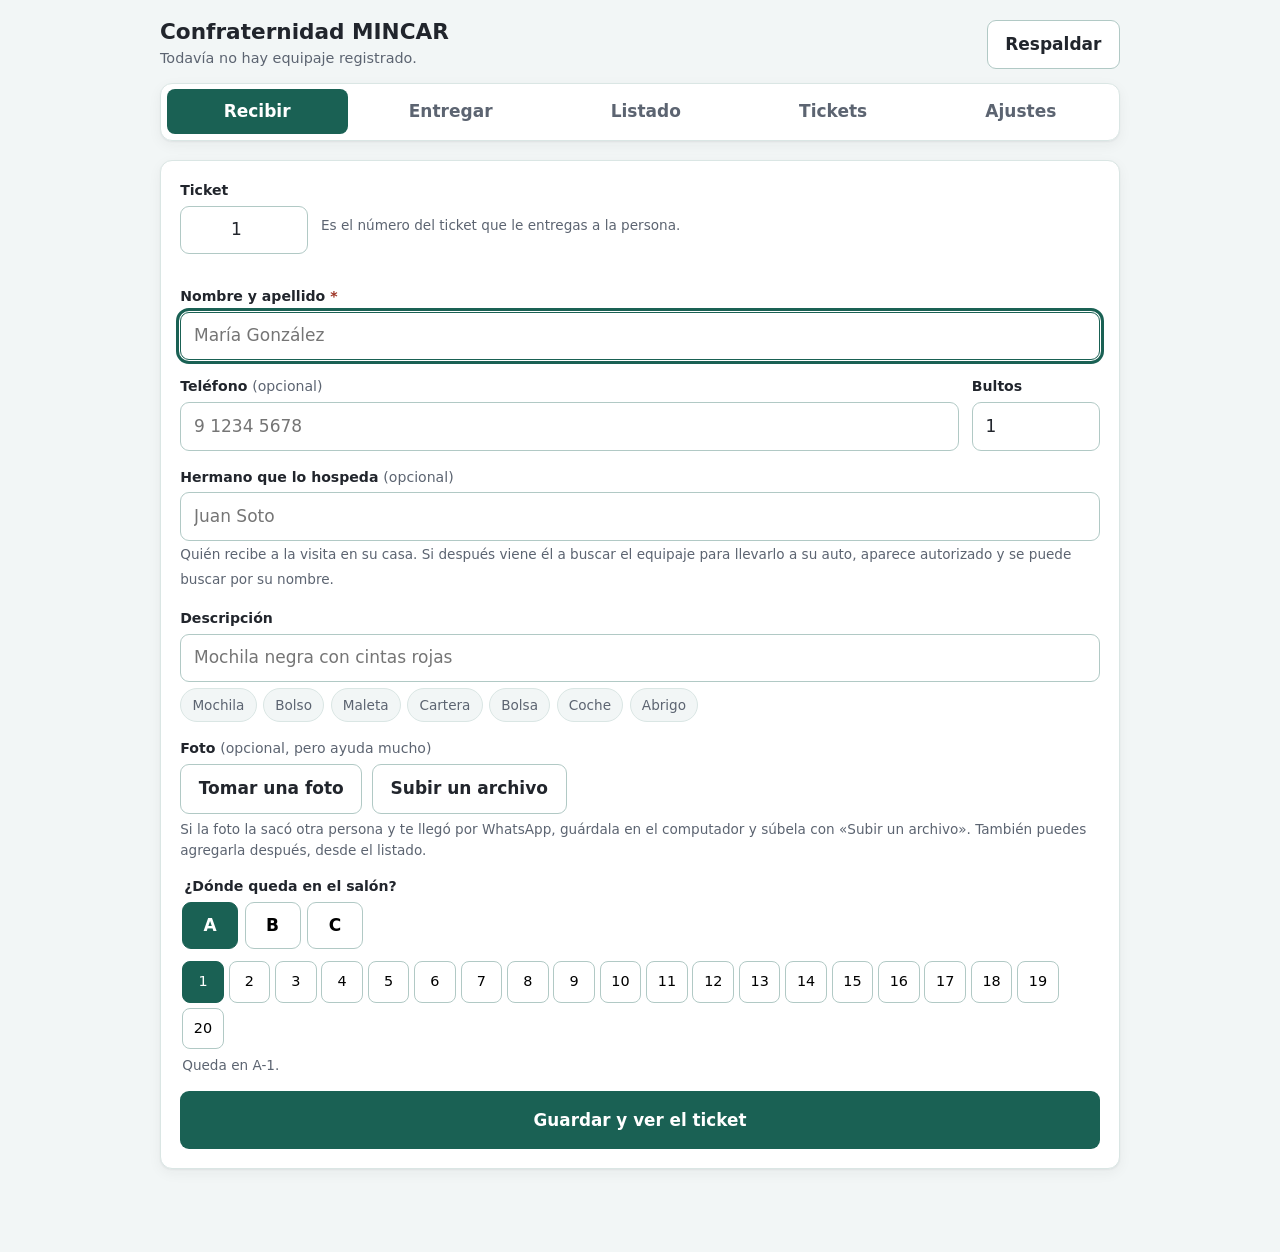
==== commit 93301de0: "Distinguir el botón del hospedador y dejar elegir el color de la aplicación El botón para entregarle" ====
--- a/custodia.html
+++ b/custodia.html
@@ -18,13 +18,18 @@
   --suave: #5c6471;
   --linea: #e3ded5;
   --acento: #1a6154;
+  --acento-texto: #ffffff;
+  --acento-oscuro: #1a6154;
   --acento-suave: #e6f0ed;
+  --borde: var(--borde);
   --peligro: #9d3324;
   --peligro-suave: #fbeeeb;
   --ok: #2c7048;
   --ok-suave: #e8f2eb;
   --fuera: #8a5410;
   --fuera-suave: #fdf2e2;
+  --otro: #1f3f6b;
+  --otro-suave: #e9eff8;
   --sombra: 0 1px 2px rgba(33, 37, 44, .06), 0 4px 14px rgba(33, 37, 44, .05);
   --radio: 12px;
 }
@@ -93,7 +98,7 @@
   white-space: nowrap;
 }
 
-.pestana[aria-selected="true"] { background: var(--acento); color: #fff; }
+.pestana[aria-selected="true"] { background: var(--acento); color: var(--acento-texto); }
 .pestana:focus-visible { outline: 3px solid var(--acento); outline-offset: 2px; }
 
 main { max-width: 60rem; margin: 0 auto; }
@@ -121,7 +126,7 @@
 input[type="text"], input[type="tel"], input[type="number"], input[type="search"], input[type="file"], select {
   width: 100%;
   padding: .65rem .8rem;
-  border: 1px solid #cfc8bd;
+  border: 1px solid var(--borde);
   border-radius: 9px;
   background: #fff;
   color: inherit;
@@ -152,7 +157,42 @@
   cursor: pointer;
 }
 
-.atajo:hover { border-color: var(--acento); color: var(--acento); }
+.atajo:hover { border-color: var(--acento); color: var(--acento-oscuro); }
+
+/* ── Elegir el color ─────────────────────────────────────────── */
+
+.tintes { display: flex; flex-wrap: wrap; gap: .6rem; margin-bottom: 1rem; }
+
+.tinte {
+  width: 2.6rem;
+  height: 2.6rem;
+  padding: 0;
+  border: 2px solid transparent;
+  border-radius: 50%;
+  box-shadow: 0 0 0 1px rgba(33, 37, 44, .15) inset;
+  cursor: pointer;
+}
+
+.tinte[aria-checked="true"] { border-color: var(--tinta); box-shadow: 0 0 0 3px var(--papel) inset; }
+.tinte:focus-visible { outline: 3px solid var(--tinta); outline-offset: 2px; }
+
+.tinte-propio { display: flex; align-items: center; gap: .6rem; font-size: .9rem; color: var(--suave); }
+
+/* El input de color trae su propio recuadro; hay que vaciarlo para que se vea
+   como los demás círculos. Cada navegador lo llama distinto. */
+.tinte--propio { background: none; border: 2px solid var(--borde); }
+.tinte--propio::-webkit-color-swatch-wrapper { padding: 2px; }
+.tinte--propio::-webkit-color-swatch { border: 0; border-radius: 50%; }
+.tinte--propio::-moz-color-swatch { border: 0; border-radius: 50%; }
+
+.visualmente-oculto {
+  position: absolute;
+  width: 1px;
+  height: 1px;
+  overflow: hidden;
+  clip-path: inset(50%);
+  white-space: nowrap;
+}
 
 /* ── Botones ─────────────────────────────────────────────────── */
 
@@ -165,8 +205,22 @@
   cursor: pointer;
 }
 
-.boton--principal { background: var(--acento); color: #fff; }
-.boton--suave { background: var(--papel); border-color: #cfc8bd; color: var(--tinta); }
+.boton--principal { background: var(--acento); color: var(--acento-texto); }
+
+/* Para el botón de entregarle el bulto a otra persona —el hermano que hospeda—.
+   No basta con cambiarle el color: en escala de grises un azul y un verde de la
+   misma luminosidad se ven iguales, y a alguien daltónico también. Por eso este
+   va al revés: fondo claro y borde grueso, distinto de lejos y sin depender del
+   color. Sigue siendo un botón de primera línea, no una opción secundaria. */
+.boton--otro {
+  padding: calc(.7rem - 1px) 1.1rem;
+  background: var(--otro-suave);
+  border: 2px solid var(--otro);
+  color: var(--otro);
+}
+
+.boton--otro.boton--ancho { padding: calc(.95rem - 1px); }
+.boton--suave { background: var(--papel); border-color: var(--borde); color: var(--tinta); }
 .boton--texto { background: none; color: var(--suave); text-decoration: underline; padding: .4rem .2rem; }
 .boton--peligro { background: var(--peligro); color: #fff; }
 .boton--ancho { width: 100%; padding: .95rem; font-size: 1.05rem; }
@@ -215,7 +269,7 @@
 .zona {
   min-width: 3.5rem;
   padding: .6rem .9rem;
-  border: 1px solid #cfc8bd;
+  border: 1px solid var(--borde);
   border-radius: 9px;
   background: var(--papel);
   font: inherit;
@@ -223,14 +277,14 @@
   cursor: pointer;
 }
 
-.zona[aria-checked="true"] { background: var(--acento); border-color: var(--acento); color: #fff; }
+.zona[aria-checked="true"] { background: var(--acento); border-color: var(--acento); color: var(--acento-texto); }
 
 .posiciones { display: flex; flex-wrap: wrap; gap: .3rem; }
 
 .posicion {
   width: 2.6rem;
   height: 2.6rem;
-  border: 1px solid #cfc8bd;
+  border: 1px solid var(--borde);
   border-radius: 8px;
   background: var(--papel);
   font: inherit;
@@ -238,7 +292,7 @@
   cursor: pointer;
 }
 
-.posicion[aria-checked="true"] { background: var(--acento); border-color: var(--acento); color: #fff; }
+.posicion[aria-checked="true"] { background: var(--acento); border-color: var(--acento); color: var(--acento-texto); }
 .posicion--ocupada { background: #eceae5; color: #a9a49b; border-style: dashed; cursor: not-allowed; }
 
 /* ── Entregar ────────────────────────────────────────────────── */
@@ -271,7 +325,7 @@
   font-size: 1.6rem;
   font-weight: 700;
   text-align: center;
-  color: var(--acento);
+  color: var(--acento-oscuro);
 }
 
 .resultado__nombre { font-weight: 600; }
@@ -282,13 +336,13 @@
 .vacio { padding: 1.2rem; text-align: center; color: var(--suave); }
 
 .ficha { display: grid; gap: 1rem; grid-template-columns: 1fr; }
-.ficha__ubicacion { font-size: 2.6rem; font-weight: 700; line-height: 1.1; color: var(--acento); }
+.ficha__ubicacion { font-size: 2.6rem; font-weight: 700; line-height: 1.1; color: var(--acento-oscuro); }
 .ficha__etiqueta { font-size: .8rem; font-weight: 600; text-transform: uppercase; letter-spacing: .06em; color: var(--suave); }
 .ficha__foto { width: 100%; max-width: 16rem; border-radius: var(--radio); border: 1px solid var(--linea); }
 .ficha__dato { margin: 0 0 .5rem; }
 .ficha__entregado { padding: .8rem 1rem; border-radius: 9px; background: var(--ok-suave); color: var(--ok); font-weight: 600; }
 .ficha__fuera { padding: .8rem 1rem; border-radius: 9px; background: var(--fuera-suave); color: var(--fuera); font-weight: 600; }
-.ficha__hospeda { margin: .8rem 0 0; padding: .7rem 1rem; border-radius: 9px; background: var(--acento-suave); color: var(--acento); }
+.ficha__hospeda { margin: .8rem 0 0; padding: .7rem 1rem; border-radius: 9px; background: var(--acento-suave); color: var(--acento-oscuro); }
 .ficha__ubicacion--fuera { color: var(--fuera); font-size: 2rem; }
 .acciones { display: grid; gap: .5rem; margin-top: 1rem; }
 
@@ -336,7 +390,7 @@
 
 .filtro {
   padding: .5rem .8rem;
-  border: 1px solid #cfc8bd;
+  border: 1px solid var(--borde);
   border-radius: 8px;
   background: var(--papel);
   font: inherit;
@@ -344,7 +398,7 @@
   cursor: pointer;
 }
 
-.filtro--activo { background: var(--acento); border-color: var(--acento); color: #fff; }
+.filtro--activo { background: var(--acento); border-color: var(--acento); color: var(--acento-texto); }
 
 .tabla-envoltura { overflow-x: auto; background: var(--papel); border: 1px solid var(--linea); border-radius: var(--radio); box-shadow: var(--sombra); }
 
@@ -662,6 +716,21 @@
   </form>
 
   <div class="tarjeta">
+    <h2>Color</h2>
+    <p class="parrafo">
+      Tiñe toda la aplicación: el fondo, los bordes, los botones, las pestañas y la
+      ubicación en grande. Se aplica y se guarda al momento, no hace falta apretar
+      nada más. Las tarjetas siguen blancas a propósito, para que el texto se lea.
+    </p>
+    <div class="tintes" id="a-tintes" role="radiogroup" aria-label="Color de la aplicación"></div>
+    <label class="tinte-propio">
+      <input type="color" id="a-color" class="tinte tinte--propio">
+      <span>O elige cualquier otro</span>
+    </label>
+    <p class="campo__pista" id="a-color-nota"></p>
+  </div>
+
+  <div class="tarjeta">
     <h2>Respaldo</h2>
     <p class="parrafo">
       Todo queda guardado dentro de este navegador, en este equipo. No viaja a
@@ -1077,7 +1146,17 @@
     evento: 'Confraternidad MINCAR',
     zonas: ['A', 'B', 'C'],
     posiciones: 20,
+    color: '#1a6154',
   };
+
+  const COLORES = [
+    { hex: '#1a6154', nombre: 'Verde' },
+    { hex: '#1c4f7c', nombre: 'Azul' },
+    { hex: '#7a2f3a', nombre: 'Burdeo' },
+    { hex: '#4a3b7a', nombre: 'Morado' },
+    { hex: '#6b4423', nombre: 'Café' },
+    { hex: '#3a4550', nombre: 'Pizarra' },
+  ];
 
   const ATAJOS = ['Mochila', 'Bolso', 'Maleta', 'Cartera', 'Bolsa', 'Coche', 'Abrigo'];
 
@@ -1290,6 +1369,97 @@
     const usadas = ocupadas(zona);
     for (let i = 1; i <= estado.ajustes.posiciones; i++) if (!usadas.has(i)) return i;
     return null;
+  }
+
+  /* ══════════════════════════ El color de la aplicación ══════════════════════════
+
+     Se deja elegir cualquier color, así que hay que asegurarse de que la
+     aplicación siga legible con el que sea. De un color se derivan cuatro:
+
+       acento  — el color tal cual, para los rellenos.
+       texto   — blanco o tinta, el que contraste mejor ENCIMA del acento.
+       oscuro  — el acento oscurecido hasta que se lea sobre fondo blanco. Sin
+                 esto, un amarillo elegido a la ligera dejaría la ubicación en
+                 grande prácticamente invisible.
+       suave   — apenas teñido, para fondos.
+
+     El umbral 4.5:1 es el que pide la norma de accesibilidad WCAG para texto. */
+
+  const aRGB = (hex) => [1, 3, 5].map((i) => parseInt(hex.slice(i, i + 2), 16));
+
+  const aHex = (rgb) =>
+    '#' + rgb.map((v) => Math.round(Math.min(255, Math.max(0, v))).toString(16).padStart(2, '0')).join('');
+
+  function luminancia(rgb) {
+    const [r, g, b] = rgb.map((v) => {
+      const c = v / 255;
+      return c <= 0.04045 ? c / 12.92 : ((c + 0.055) / 1.055) ** 2.4;
+    });
+    return 0.2126 * r + 0.7152 * g + 0.0722 * b;
+  }
+
+  function contraste(a, b) {
+    const [menor, mayor] = [luminancia(a), luminancia(b)].sort((x, y) => x - y);
+    return (mayor + 0.05) / (menor + 0.05);
+  }
+
+  const mezclar = (rgb, otro, parte) => rgb.map((v, i) => v * (1 - parte) + otro[i] * parte);
+
+  const BLANCO = [255, 255, 255];
+  const TINTA = [33, 37, 44];
+  const NEGRO = [0, 0, 0];
+
+  function paleta(hex) {
+    const base = aRGB(hex);
+
+    let oscuro = base;
+    // Oscurecer de a poco hasta que se lea sobre blanco.
+    for (let i = 0; i < 20 && contraste(oscuro, BLANCO) < 4.5; i++) {
+      oscuro = mezclar(oscuro, NEGRO, 0.08);
+    }
+
+    return {
+      acento: aHex(base),
+      texto: aHex(contraste(base, BLANCO) >= contraste(base, TINTA) ? BLANCO : TINTA),
+      oscuro: aHex(oscuro),
+      suave: aHex(mezclar(base, BLANCO, 0.88)),
+      fondo: aHex(mezclar(base, BLANCO, 0.945)),
+      linea: aHex(mezclar(base, BLANCO, 0.84)),
+      borde: aHex(mezclar(base, BLANCO, 0.66)),
+    };
+  }
+
+  const colorValido = (hex) => typeof hex === 'string' && /^#[0-9a-f]{6}$/i.test(hex);
+
+  function aplicarColor() {
+    const hex = colorValido(estado.ajustes.color) ? estado.ajustes.color : AJUSTES_INICIALES.color;
+    const p = paleta(hex);
+    const raiz = document.documentElement.style;
+
+    raiz.setProperty('--acento', p.acento);
+    raiz.setProperty('--acento-texto', p.texto);
+    raiz.setProperty('--acento-oscuro', p.oscuro);
+    raiz.setProperty('--acento-suave', p.suave);
+    raiz.setProperty('--fondo', p.fondo);
+    raiz.setProperty('--linea', p.linea);
+    raiz.setProperty('--borde', p.borde);
+
+    $('#a-color').value = hex;
+    $$('#a-tintes .tinte').forEach((b) => b.setAttribute('aria-checked', String(b.dataset.color === hex)));
+
+    const sugerido = COLORES.find((c) => c.hex === hex);
+    $('#a-color-nota').textContent = sugerido
+      ? `Color: ${sugerido.nombre} (${hex}).`
+      : `Color propio: ${hex}. Si queda muy claro, la aplicación lo oscurece sola donde ` +
+        'hace falta para que el texto se siga leyendo.';
+  }
+
+  async function elegirColor(hex) {
+    if (!colorValido(hex)) return;
+    estado.ajustes.color = hex.toLowerCase();
+    aplicarColor();
+    estado.cambios++;
+    await guardar();
   }
 
   /* ══════════════════════════ Tickets ══════════════════════════ */
@@ -1575,7 +1745,7 @@
       ? `<button type="button" class="boton boton--principal boton--ancho" id="e-entregar">Lo retira ${escapar(
           nombreCorto(registro.nombre)
         )}</button>
-         <button type="button" class="boton boton--principal boton--ancho" id="e-entregar-hospedador">Lo retira ${escapar(
+         <button type="button" class="boton boton--otro boton--ancho" id="e-entregar-hospedador">Lo retira ${escapar(
            nombreCorto(registro.hospedador)
          )}, que lo hospeda</button>`
       : '<button type="button" class="boton boton--principal boton--ancho" id="e-entregar">Se lo lleva: entregar y cerrar</button>';
@@ -1990,6 +2160,7 @@
 
   function pintarAjustes() {
     $('#a-evento').value = estado.ajustes.evento;
+    aplicarColor();
     $('#a-zonas').value = estado.ajustes.zonas.join(', ');
     $('#a-posiciones').value = estado.ajustes.posiciones;
 
@@ -2028,6 +2199,7 @@
   }
 
   function aplicarAjustes() {
+    aplicarColor();
     document.title = estado.ajustes.evento;
     $('#titulo-evento').textContent = estado.ajustes.evento;
     if (!estado.ajustes.zonas.includes(recibir.zona)) {
@@ -2294,6 +2466,18 @@
       if (e.key === 'Escape' && !$('#visor').hidden) cerrarVisor();
     });
 
+    $('#a-tintes').innerHTML = COLORES.map(
+      (c) =>
+        `<button type="button" class="tinte" role="radio" aria-checked="false" ` +
+        `data-color="${c.hex}" style="background:${c.hex}" title="${c.nombre}">` +
+        `<span class="visualmente-oculto">${c.nombre}</span></button>`
+    ).join('');
+    $('#a-tintes').addEventListener('click', (e) => {
+      const boton = e.target.closest('.tinte');
+      if (boton) elegirColor(boton.dataset.color);
+    });
+    $('#a-color').addEventListener('input', (e) => elegirColor(e.target.value));
+
     $('#a-jornada').addEventListener('click', nuevaJornada);
     $('#a-borrar').addEventListener('click', borrarTodo);
   }
